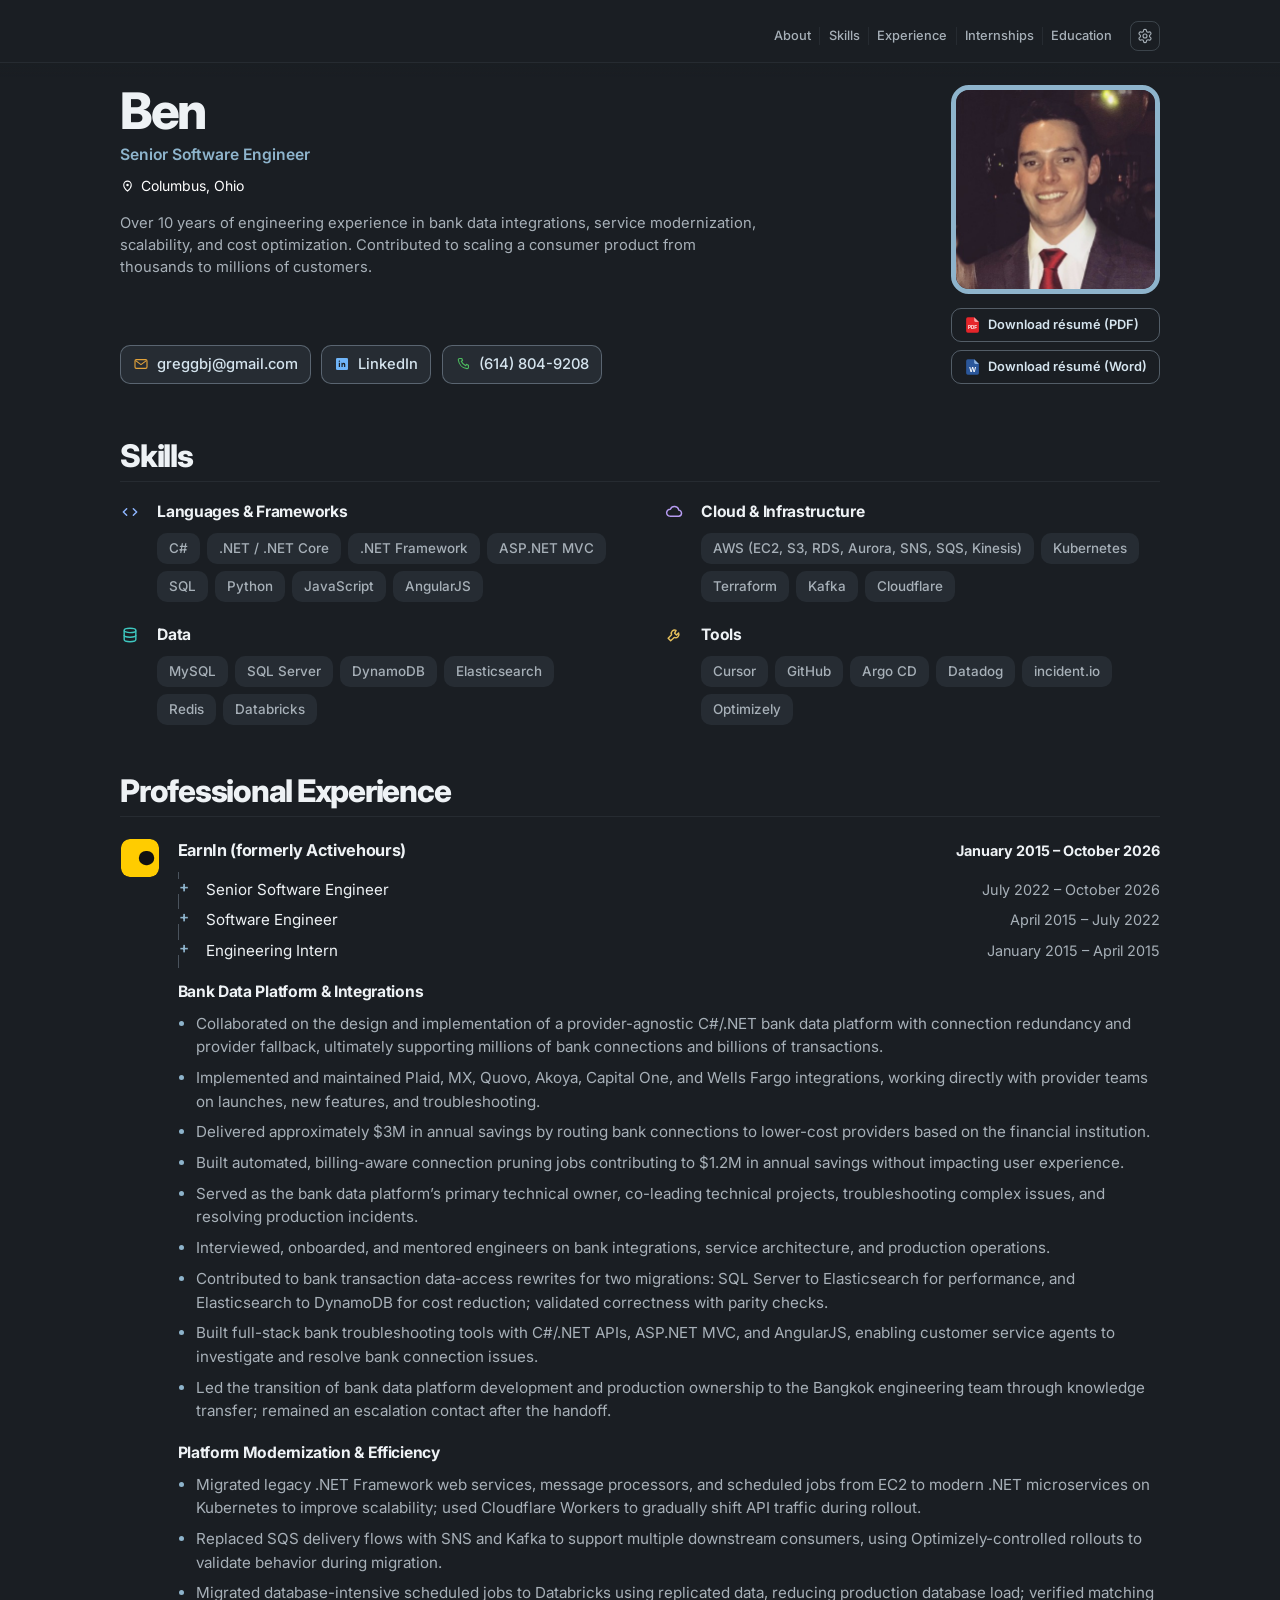
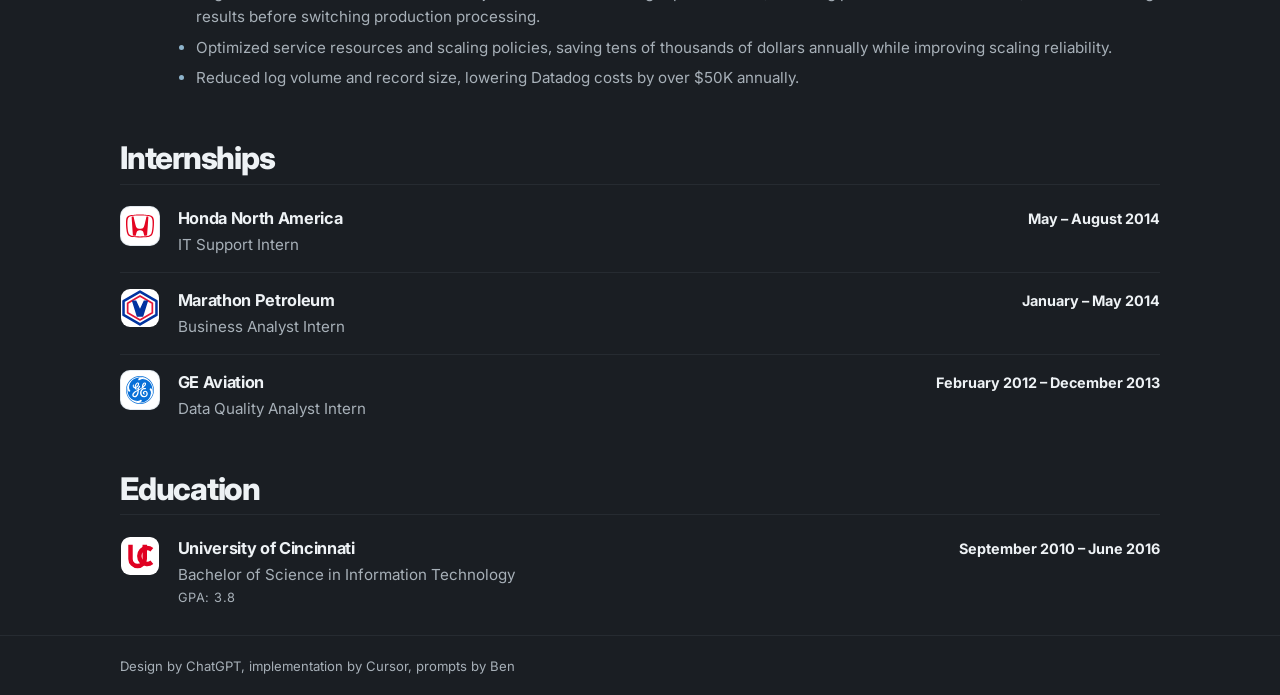
==== index.html @ c74e03c4 "Add the whoisben.dev résumé site." ====
<!DOCTYPE html>
<html lang="en">
  <head>
    <meta charset="UTF-8" />
    <meta name="viewport" content="width=device-width, initial-scale=1.0" />
    <title>Benjamin Gregg — Senior Software Engineer</title>
    <meta
      name="description"
      content="Benjamin Gregg is a senior software engineer in Columbus, Ohio. He helped scale EarnIn from thousands to millions of customers."
    />
    <meta name="theme-color" content="#1a1e23" />
    <link rel="icon" href="favicon.png" type="image/png" />
    <link rel="apple-touch-icon" href="favicon.png" />
    <link rel="preconnect" href="https://fonts.googleapis.com" />
    <link rel="preconnect" href="https://fonts.gstatic.com" crossorigin />
    <link
      href="https://fonts.googleapis.com/css2?family=Inter:wght@400;500;600;700;800&display=swap"
      rel="stylesheet"
    />
    <link rel="stylesheet" href="styles.css" />
    <script>
      try {
        if (localStorage.getItem("whoisben-theme") === "light") {
          document.documentElement.dataset.theme = "light";
        }
      } catch (error) {}
    </script>
  </head>
  <body>
    <header class="site-header">
      <div class="container header-inner">
        <nav class="section-nav" aria-label="Sections">
          <button
            type="button"
            class="nav-toggle"
            id="nav-toggle"
            aria-label="Open menu"
            aria-expanded="false"
            aria-controls="section-nav-panel"
          >
            <svg viewBox="0 0 24 24" aria-hidden="true">
              <path
                fill="none"
                stroke="currentColor"
                stroke-width="1.7"
                stroke-linecap="round"
                d="M4 7h16M4 12h16M4 17h16"
              />
            </svg>
          </button>
          <div class="section-nav-links" id="section-nav-panel">
            <a href="#top">About</a>
            <a href="#skills">Skills</a>
            <a href="#experience">Experience</a>
            <a href="#internships">Internships</a>
            <a href="#education">Education</a>
          </div>
        </nav>
        <div class="settings">
          <button
            type="button"
            class="settings-toggle"
            id="settings-toggle"
            aria-label="Settings"
            aria-expanded="false"
            aria-controls="settings-menu"
          >
            <svg viewBox="0 0 24 24" aria-hidden="true">
              <path
                fill="none"
                stroke="currentColor"
                stroke-width="1.7"
                stroke-linecap="round"
                stroke-linejoin="round"
                d="M12.2 2h-.4a2 2 0 0 0-2 2v.18a2 2 0 0 1-1 1.73l-.43.25a2 2 0 0 1-2 0l-.15-.08a2 2 0 0 0-2.73.73l-.22.38a2 2 0 0 0 .73 2.73l.15.1a2 2 0 0 1 1 1.72v.51a2 2 0 0 1-1 1.74l-.15.09a2 2 0 0 0-.73 2.73l.22.38a2 2 0 0 0 2.73.73l.15-.08a2 2 0 0 1 2 0l.43.25a2 2 0 0 1 1 1.73V20a2 2 0 0 0 2 2h.4a2 2 0 0 0 2-2v-.18a2 2 0 0 1 1-1.73l.43-.25a2 2 0 0 1 2 0l.15.08a2 2 0 0 0 2.73-.73l.22-.39a2 2 0 0 0-.73-2.73l-.15-.08a2 2 0 0 1-1-1.74v-.5a2 2 0 0 1 1-1.74l.15-.09a2 2 0 0 0 .73-2.73l-.22-.38a2 2 0 0 0-2.73-.73l-.15.08a2 2 0 0 1-2 0l-.43-.25a2 2 0 0 1-1-1.73V4a2 2 0 0 0-2-2z"
              />
              <circle
                cx="12"
                cy="12"
                r="3"
                fill="none"
                stroke="currentColor"
                stroke-width="1.7"
              />
            </svg>
          </button>
          <div class="settings-menu" id="settings-menu" hidden>
            <span class="settings-label" id="settings-theme-label">Theme</span>
            <div class="theme-switch" role="group" aria-labelledby="settings-theme-label">
              <button type="button" class="theme-option" data-theme-choice="light" aria-pressed="false">
                Light
              </button>
              <button type="button" class="theme-option" data-theme-choice="dark" aria-pressed="true">
                Dark
              </button>
            </div>
          </div>
        </div>
      </div>
    </header>

    <main id="main">
      <section class="intro container" id="top">
        <div class="intro-copy">
          <h1>Ben</h1>
          <p class="role">Senior Software Engineer</p>
          <p class="location">
            <a href="https://maps.google.com/?q=Columbus,+Ohio" target="_blank" rel="noreferrer">
              <svg viewBox="0 0 24 24" aria-hidden="true">
                <path
                  fill="none"
                  stroke="currentColor"
                  stroke-width="1.7"
                  stroke-linejoin="round"
                  d="M12 21s6-5.2 6-10a6 6 0 1 0-12 0c0 4.8 6 10 6 10Z"
                />
                <circle cx="12" cy="11" r="2" fill="currentColor" stroke="none" />
              </svg>
              Columbus, Ohio
            </a>
          </p>
          <p class="summary">
            Over 10 years of engineering experience in bank data
            integrations, service modernization, scalability, and cost
            optimization. Contributed to scaling a consumer product from
            thousands to millions of customers.
          </p>
          <ul class="contact">
            <li>
              <a href="mailto:greggbj@gmail.com">
                <svg class="icon-email" viewBox="0 0 24 24" aria-hidden="true">
                  <rect
                    x="3"
                    y="5.5"
                    width="18"
                    height="13"
                    rx="2"
                    fill="none"
                    stroke="currentColor"
                    stroke-width="1.7"
                  />
                  <path
                    d="m4 7 8 6 8-6"
                    fill="none"
                    stroke="currentColor"
                    stroke-width="1.7"
                    stroke-linejoin="round"
                  />
                </svg>
                greggbj@gmail.com
              </a>
            </li>
            <li>
              <a
                href="https://www.linkedin.com/in/benjamin-gregg/"
                target="_blank"
                rel="noreferrer"
              >
                <svg class="icon-linkedin" viewBox="0 0 24 24" aria-hidden="true">
                  <rect x="3" y="3" width="18" height="18" rx="2" fill="currentColor" />
                  <path
                    class="linkedin-ink"
                    d="M7.2 10.2H9v6.3H7.2v-6.3ZM8.1 6.6a1.1 1.1 0 1 1 0 2.2 1.1 1.1 0 0 1 0-2.2ZM10.6 10.2h1.7v.9h.1c.2-.4 1-1 2-1 2.1 0 2.5 1.4 2.5 3.2v3.2h-1.8v-2.8c0-.7 0-1.5-1-1.5s-1.1.7-1.1 1.5v2.8h-1.8v-6.3Z"
                  />
                </svg>
                LinkedIn
              </a>
            </li>
            <li>
              <a href="tel:+16148049208">
                <svg class="icon-phone" viewBox="0 0 24 24" aria-hidden="true">
                  <path
                    fill="none"
                    stroke="currentColor"
                    stroke-width="1.7"
                    stroke-linejoin="round"
                    d="M7 3.8h3.2l1.2 3-2 1.2a12.2 12.2 0 0 0 6.6 6.6l1.2-2 3 1.2V17a2 2 0 0 1-2.2 2A15.2 15.2 0 0 1 5 6a2 2 0 0 1 2-2.2Z"
                  />
                </svg>
                (614) 804-9208
              </a>
            </li>
          </ul>
        </div>

        <div class="intro-aside">
          <figure class="portrait">
          <img
            src="portrait.jpg"
            alt="Portrait of Benjamin Gregg"
            onerror="this.remove()"
          />
          <figcaption class="portrait-fallback">
            <strong>B</strong>
            <span>Your portrait here</span>
          </figcaption>
        </figure>
          <div class="downloads">
            <a id="download-pdf" href="files/Benjamin_Gregg_Resume.pdf" download="Benjamin_Gregg_Resume.pdf">
              <svg viewBox="0 0 20 20" aria-hidden="true">
                <path
                  fill="#E5252A"
                  d="M4.2 1.4h7.1L16.6 6.6V16.8a1.8 1.8 0 0 1-1.8 1.8H4.2a1.8 1.8 0 0 1-1.8-1.8V3.2a1.8 1.8 0 0 1 1.8-1.8z"
                />
                <path fill="#F6A3A6" d="M11.3 1.5 16.5 6.6h-3.6a1.6 1.6 0 0 1-1.6-1.6V1.5z" />
                <text
                  x="9.5"
                  y="14.7"
                  text-anchor="middle"
                  fill="#fff"
                  font-family="Arial, Helvetica, sans-serif"
                  font-size="5.1"
                  font-weight="700"
                >
                  PDF
                </text>
              </svg>
              Download résumé (PDF)
            </a>
            <a id="download-word" href="files/Benjamin_Gregg_Resume.docx" download="Benjamin_Gregg_Resume.docx">
              <svg viewBox="0 0 20 20" aria-hidden="true">
                <path
                  fill="#2B579A"
                  d="M4.2 1.4h7.1L16.6 6.6V16.8a1.8 1.8 0 0 1-1.8 1.8H4.2a1.8 1.8 0 0 1-1.8-1.8V3.2a1.8 1.8 0 0 1 1.8-1.8z"
                />
                <path fill="#8FB4E0" d="M11.3 1.5 16.5 6.6h-3.6a1.6 1.6 0 0 1-1.6-1.6V1.5z" />
                <text
                  x="9.5"
                  y="15.2"
                  text-anchor="middle"
                  fill="#fff"
                  font-family="Arial, Helvetica, sans-serif"
                  font-size="8"
                  font-weight="700"
                >
                  W
                </text>
              </svg>
              Download résumé (Word)
            </a>
          </div>
        </div>
      </section>

      <section class="skills container" id="skills">
        <h2>Skills</h2>
        <div class="skill-grid">
          <article class="skill">
            <span class="skill-icon skill-icon-code" aria-hidden="true">
              <svg viewBox="0 0 24 24">
                <path
                  fill="none"
                  stroke="currentColor"
                  stroke-width="1.7"
                  stroke-linecap="round"
                  stroke-linejoin="round"
                  d="m8 8-4 4 4 4M16 8l4 4-4 4"
                />
              </svg>
            </span>
            <div>
              <h3>Languages &amp; Frameworks</h3>
              <ul class="skill-chips">
                <li>C#</li>
                <li>.NET / .NET Core</li>
                <li>.NET Framework</li>
                <li>ASP.NET MVC</li>
                <li>SQL</li>
                <li>Python</li>
                <li>JavaScript</li>
                <li>AngularJS</li>
              </ul>
            </div>
          </article>

          <article class="skill">
            <span class="skill-icon skill-icon-cloud" aria-hidden="true">
              <svg viewBox="0 0 24 24">
                <path
                  fill="none"
                  stroke="currentColor"
                  stroke-width="1.7"
                  stroke-linejoin="round"
                  d="M7 17h10.2a3.6 3.6 0 0 0 .5-7.2 5.2 5.2 0 0 0-10-1.1A3.3 3.3 0 0 0 7 17Z"
                />
              </svg>
            </span>
            <div>
              <h3>Cloud &amp; Infrastructure</h3>
              <ul class="skill-chips">
                <li>AWS (EC2, S3, RDS, Aurora, SNS, SQS, Kinesis)</li>
                <li>Kubernetes</li>
                <li>Terraform</li>
                <li>Kafka</li>
                <li>Cloudflare</li>
              </ul>
            </div>
          </article>

          <article class="skill">
            <span class="skill-icon skill-icon-data" aria-hidden="true">
              <svg viewBox="0 0 24 24">
                <ellipse
                  cx="12"
                  cy="6.5"
                  rx="7"
                  ry="2.6"
                  fill="none"
                  stroke="currentColor"
                  stroke-width="1.7"
                />
                <path
                  fill="none"
                  stroke="currentColor"
                  stroke-width="1.7"
                  d="M5 6.5v11c0 1.4 3.1 2.6 7 2.6s7-1.2 7-2.6v-11"
                />
                <path
                  fill="none"
                  stroke="currentColor"
                  stroke-width="1.7"
                  d="M5 12c0 1.4 3.1 2.6 7 2.6s7-1.2 7-2.6"
                />
              </svg>
            </span>
            <div>
              <h3>Data</h3>
              <ul class="skill-chips">
                <li>MySQL</li>
                <li>SQL Server</li>
                <li>DynamoDB</li>
                <li>Elasticsearch</li>
                <li>Redis</li>
                <li>Databricks</li>
              </ul>
            </div>
          </article>

          <article class="skill">
            <span class="skill-icon skill-icon-tools" aria-hidden="true">
              <svg viewBox="0 0 24 24">
                <path
                  fill="none"
                  stroke="currentColor"
                  stroke-width="1.7"
                  stroke-linecap="round"
                  stroke-linejoin="round"
                  d="M14.5 6.5a4 4 0 0 0-5.4 5.2L5 16l3 3 4.3-4.1a4 4 0 0 0 5.2-5.4L15 12l-2.2-2.2 1.7-3.3Z"
                />
              </svg>
            </span>
            <div>
              <h3>Tools</h3>
              <ul class="skill-chips">
                <li>Cursor</li>
                <li>GitHub</li>
                <li>Argo CD</li>
                <li>Datadog</li>
                <li>incident.io</li>
                <li>Optimizely</li>
              </ul>
            </div>
          </article>
        </div>
      </section>

      <section class="experience container" id="experience">
        <h2>Professional Experience</h2>
        <div class="jobs">
          <article class="job">
            <img class="job-logo job-logo-flush" src="logos/earnin.svg" alt="" width="40" height="40" />
            <div class="job-body">
              <div class="job-head">
                <h3>EarnIn (formerly Activehours)</h3>
                <p class="job-when job-when-strong">January 2015 – October 2026</p>
              </div>
              <ul class="tracks">
                <li>
                  <span>Senior Software Engineer</span>
                  <span class="job-when">July 2022 – October 2026</span>
                </li>
                <li>
                  <span>Software Engineer</span>
                  <span class="job-when">April 2015 – July 2022</span>
                </li>
                <li>
                  <span>Engineering Intern</span>
                  <span class="job-when">January 2015 – April 2015</span>
                </li>
              </ul>
              <div class="highlights">
                <div>
                  <h4>Bank Data Platform &amp; Integrations</h4>
                  <ul>
                    <li>
                      Collaborated on the design and implementation of a
                      provider-agnostic C#/.NET bank data platform with
                      connection redundancy and provider fallback, ultimately
                      supporting millions of bank connections and billions of
                      transactions.
                    </li>
                    <li>
                      Implemented and maintained Plaid, MX, Quovo, Akoya,
                      Capital One, and Wells Fargo integrations, working
                      directly with provider teams on launches, new features,
                      and troubleshooting.
                    </li>
                    <li>
                      Delivered approximately $3M in annual savings by routing
                      bank connections to lower-cost providers based on the
                      financial institution.
                    </li>
                    <li>
                      Built automated, billing-aware connection pruning jobs
                      contributing to $1.2M in annual savings without impacting
                      user experience.
                    </li>
                    <li>
                      Served as the bank data platform’s primary technical
                      owner, co-leading technical projects, troubleshooting
                      complex issues, and resolving production incidents.
                    </li>
                    <li>
                      Interviewed, onboarded, and mentored engineers on bank
                      integrations, service architecture, and production
                      operations.
                    </li>
                    <li>
                      Contributed to bank transaction data-access rewrites for
                      two migrations: SQL Server to Elasticsearch for
                      performance, and Elasticsearch to DynamoDB for cost
                      reduction; validated correctness with parity checks.
                    </li>
                    <li>
                      Built full-stack bank troubleshooting tools with C#/.NET
                      APIs, ASP.NET MVC, and AngularJS, enabling customer
                      service agents to investigate and resolve bank connection
                      issues.
                    </li>
                    <li>
                      Led the transition of bank data platform development and
                      production ownership to the Bangkok engineering team
                      through knowledge transfer; remained an escalation
                      contact after the handoff.
                    </li>
                  </ul>
                </div>
                <div>
                  <h4>Platform Modernization &amp; Efficiency</h4>
                  <ul>
                    <li>
                      Migrated legacy .NET Framework web services, message
                      processors, and scheduled jobs from EC2 to modern .NET
                      microservices on Kubernetes to improve scalability; used
                      Cloudflare Workers to gradually shift API traffic during
                      rollout.
                    </li>
                    <li>
                      Replaced SQS delivery flows with SNS and Kafka to support
                      multiple downstream consumers, using Optimizely-controlled
                      rollouts to validate behavior during migration.
                    </li>
                    <li>
                      Migrated database-intensive scheduled jobs to Databricks
                      using replicated data, reducing production database load;
                      verified matching results before switching production
                      processing.
                    </li>
                    <li>
                      Optimized service resources and scaling policies, saving
                      tens of thousands of dollars annually while improving
                      scaling reliability.
                    </li>
                    <li>
                      Reduced log volume and record size, lowering Datadog
                      costs by over $50K annually.
                    </li>
                  </ul>
                </div>
              </div>
            </div>
          </article>
        </div>
      </section>

      <section class="internships container" id="internships">
        <h2>Internships</h2>
        <div class="jobs">
          <article class="job">
            <img class="job-logo" src="logos/honda.svg" alt="" width="40" height="40" />
            <div class="job-body">
              <div class="job-head">
                <h3>Honda North America</h3>
                <p class="job-when job-when-strong">May – August 2014</p>
              </div>
              <p class="job-title">IT Support Intern</p>
            </div>
          </article>

          <article class="job">
            <img class="job-logo job-logo-flush" src="logos/marathon.svg" alt="" width="40" height="40" />
            <div class="job-body">
              <div class="job-head">
                <h3>Marathon Petroleum</h3>
                <p class="job-when job-when-strong">January – May 2014</p>
              </div>
              <p class="job-title">Business Analyst Intern</p>
            </div>
          </article>

          <article class="job">
            <img class="job-logo" src="logos/ge.svg" alt="" width="40" height="40" />
            <div class="job-body">
              <div class="job-head">
                <h3>GE Aviation</h3>
                <p class="job-when job-when-strong">February 2012 – December 2013</p>
              </div>
              <p class="job-title">Data Quality Analyst Intern</p>
            </div>
          </article>
        </div>
      </section>

      <section class="education container" id="education">
        <h2>Education</h2>
        <div class="jobs">
          <article class="job">
            <img class="job-logo job-logo-flush" src="logos/uc.svg" alt="" width="40" height="40" />
            <div class="job-body">
              <div class="job-head">
                <h3>University of Cincinnati</h3>
                <p class="job-when job-when-strong">September 2010 – June 2016</p>
              </div>
              <p class="job-title">Bachelor of Science in Information Technology</p>
              <p class="job-meta">GPA: 3.8</p>
            </div>
          </article>
        </div>
      </section>
    </main>

    <footer class="site-footer">
      <div class="container">
        <p>Design by ChatGPT, implementation by Cursor, prompts by Ben</p>
      </div>
    </footer>

    <script src="script.js"></script>
  </body>
</html>
---- styles.css ----
:root {
  color-scheme: dark;
  --bg: #1a1e23;
  --text: #eef2f5;
  --muted: #a7b0b8;
  --soft: #eef2f5;
  --accent: #8eb4cc;
  --accent-strong: #8eb4cc;
  --line: rgba(168, 188, 204, 0.34);
  --button-text: #d5e4ee;
  --button-bg: transparent;
  --button-line: rgba(168, 188, 204, 0.4);
  --button-hover: #262c33;
  --contact-color: #d5e4ee;
  --contact-border: rgba(168, 188, 204, 0.4);
  --contact-bg: #262c33;
  --contact-hover-color: #eef2f5;
  --contact-hover-border: #8eb4cc;
  --contact-hover-bg: #2c333b;
  --portrait-border: rgba(168, 188, 204, 0.34);
  --portrait-bg: #2c333b;
  --portrait-text: #eef2f5;
  --portrait-muted: #a7b0b8;
  --track-line: rgba(168, 188, 204, 0.34);
  --footer: #a7b0b8;
  --location: #a7b0b8;
  --skill-code: #8eb6ff;
  --skill-cloud: #b79cf2;
  --skill-data: #3ec8c0;
  --skill-tools: #e6c15c;
  --icon-email: #e2a23a;
  --icon-linkedin: #70b5f9;
  --icon-phone: #4cba5e;
  --max: 1040px;
  --rule: rgba(168, 188, 204, 0.23);
  /* Shared dark hairline. The sticky fade starts under this line and does not tint it. */
  --rule-seen: #262b31;
  --intro-bg: #262c33;
  --intro-line: rgba(168, 188, 204, 0.34);
  --divider: linear-gradient(var(--rule-seen), var(--rule-seen));
}

html[data-theme="light"] {
  color-scheme: light;
  --bg: #eef1f4;
  --text: #1e242b;
  --muted: #4c5864;
  --soft: #1e242b;
  --accent: #2f6280;
  --accent-strong: #2f6280;
  --line: #c5ced6;
  --button-text: #2f6280;
  --button-bg: #ffffff;
  --button-line: #c9d3db;
  --button-hover: #e3e8ed;
  --contact-color: #2f6280;
  --contact-border: #c9d3db;
  --contact-bg: #ffffff;
  --contact-hover-color: #1e242b;
  --contact-hover-border: #2f6280;
  --contact-hover-bg: #e3e8ed;
  --portrait-border: #c5ced6;
  --portrait-bg: #e3e8ed;
  --portrait-text: #1e242b;
  --portrait-muted: #4c5864;
  --track-line: #c5ced6;
  --footer: #4c5864;
  --location: #4c5864;
  --skill-code: #3d6ec4;
  --skill-cloud: #7a56c4;
  --skill-data: #148f88;
  --skill-tools: #b18416;
  --icon-email: #b8760b;
  --icon-linkedin: #0a66c2;
  --icon-phone: #1d7a38;
  --rule: #d3dae0;
  --rule-seen: #d3dae0;
  --intro-bg: #ffffff;
  --intro-line: #c5ced6;
  --divider: linear-gradient(var(--rule-seen), var(--rule-seen));
}

*,
*::before,
*::after {
  box-sizing: border-box;
}

html {
  scroll-behavior: smooth;
}

body {
  margin: 0;
  min-height: 100vh;
  font-family: Inter, system-ui, sans-serif;
  background: var(--bg);
  color: var(--text);
  line-height: 1.55;
}

img,
svg {
  max-width: 100%;
}

a {
  color: inherit;
  text-decoration: none;
}

h1,
h2,
h3,
p,
ul,
figure {
  margin: 0;
}

button,
a {
  -webkit-tap-highlight-color: transparent;
}

button:focus-visible,
a:focus-visible {
  outline: 2px solid var(--accent);
  outline-offset: 3px;
}

.container {
  width: min(100% - 3rem, var(--max));
  margin-inline: auto;
}

.site-header {
  position: sticky;
  top: 0;
  z-index: 10;
  background: var(--bg);
  border-bottom: 1px solid var(--rule-seen);
  box-shadow: none;
}

html[data-theme="light"] .site-header {
  background: var(--bg);
  border-bottom-color: var(--rule-seen);
}

.site-header::before {
  content: "";
  position: absolute;
  z-index: -1;
  left: 0;
  right: 0;
  /* Stay in the gap under the hairline. Intro content starts at margin-top
     1.35rem; a taller fade was blurring the name and the portrait. Blur cannot
     stay inside this gap without sampling them, so this is a short gradient. */
  top: calc(100% + 1px);
  bottom: auto;
  height: calc(1.35rem - 8px);
  pointer-events: none;
  clip-path: none;
  background: linear-gradient(
    to bottom,
    color-mix(in srgb, var(--bg) 72%, transparent),
    transparent
  );
  backdrop-filter: none;
  mask-image: none;
}

.header-inner {
  display: grid;
  grid-template-columns: minmax(0, 1fr) auto;
  align-items: center;
  column-gap: 1rem;
  row-gap: 0.35rem;
  min-height: 62px;
  padding: 0.75rem 0 2px;
}

.section-nav {
  display: flex;
  justify-content: flex-end;
  align-items: center;
  min-width: 0;
  padding-right: 0.1rem;
}

.nav-toggle {
  display: none;
  flex-shrink: 0;
  align-items: center;
  justify-content: center;
  width: 30px;
  height: 30px;
  padding: 0;
  border: 1px solid var(--rule);
  border-radius: 8px;
  background: transparent;
  color: var(--muted);
  cursor: pointer;
}

.nav-toggle:hover,
.nav-toggle[aria-expanded="true"] {
  color: var(--text);
  background: color-mix(in srgb, var(--text) 7%, transparent);
}

.nav-toggle svg {
  width: 16px;
  height: 16px;
}

.section-nav-links {
  display: flex;
  flex-wrap: wrap;
  justify-content: flex-end;
  align-items: center;
  align-content: center;
  gap: 0.2rem 1.1rem;
  min-width: 0;
}

.section-nav a {
  position: relative;
  color: var(--muted);
  font-size: 0.8rem;
  font-weight: 500;
  line-height: 1.3;
  white-space: nowrap;
}

.section-nav a + a::before {
  content: "";
  position: absolute;
  top: 50%;
  /* Center a 1px border on the gap. A transformed 1px fill lands on
     different subpixels per link, so some ticks paint solid and others wash out. */
  right: calc(100% + 0.55rem - 0.5px);
  width: 0;
  height: 1.15rem;
  margin-top: -0.575rem;
  box-sizing: content-box;
  border-left: 1px solid var(--rule-seen);
  pointer-events: none;
}

.section-nav a:hover {
  color: var(--text);
}

.settings {
  position: relative;
  flex-shrink: 0;
  justify-self: end;
}

.settings-toggle {
  display: inline-flex;
  align-items: center;
  justify-content: center;
  width: 30px;
  height: 30px;
  padding: 0;
  border: 1px solid var(--rule);
  border-radius: 8px;
  background: transparent;
  color: var(--muted);
  cursor: pointer;
}

.settings-toggle:hover,
.settings-toggle[aria-expanded="true"] {
  color: var(--text);
  background: color-mix(in srgb, var(--text) 7%, transparent);
}

.settings-toggle svg {
  width: 16px;
  height: 16px;
}

.settings-menu {
  position: absolute;
  top: calc(100% + 8px);
  right: 0;
  z-index: 2;
  display: flex;
  align-items: center;
  gap: 0.75rem;
  min-width: max-content;
  padding: 0.5rem 0.65rem;
  border: 1px solid var(--rule);
  border-radius: 10px;
  background: var(--bg);
  color: var(--text);
  box-shadow: 0 8px 20px rgba(16, 22, 28, 0.14);
}

html:not([data-theme="light"]) .settings-menu {
  box-shadow: 0 10px 24px rgba(0, 0, 0, 0.38);
}

.settings-menu[hidden] {
  display: none;
}

.settings-label {
  font-size: 0.78rem;
  font-weight: 600;
  color: var(--muted);
}

.theme-switch {
  display: inline-flex;
  border: 1px solid var(--rule);
  border-radius: 8px;
  overflow: hidden;
}

.theme-option {
  margin: 0;
  border: 0;
  background: transparent;
  color: var(--muted);
  font: inherit;
  font-size: 0.75rem;
  font-weight: 600;
  line-height: 1;
  padding: 0.38rem 0.62rem;
  cursor: pointer;
}

.theme-option + .theme-option {
  border-left: 1px solid var(--rule);
}

.theme-option:hover {
  color: var(--text);
}

.theme-option[aria-pressed="true"] {
  background: color-mix(in srgb, var(--text) 10%, var(--bg));
  color: var(--text);
}

.downloads {
  display: flex;
  flex-direction: column;
  align-items: stretch;
  justify-content: flex-start;
  gap: 0.5rem;
  width: max-content;
  max-width: 100%;
  min-width: 0;
}

.downloads a {
  display: inline-flex;
  align-items: center;
  gap: 0.4rem;
  max-width: 100%;
  border: 1px solid var(--button-line);
  background: var(--button-bg);
  color: var(--button-text);
  border-radius: 10px;
  padding: 0.38rem 0.75rem;
  font: inherit;
  font-size: 0.8rem;
  font-weight: 600;
  cursor: pointer;
}

.downloads a:hover {
  background: var(--button-hover);
  border-color: var(--accent);
  color: var(--button-text);
}

.downloads svg {
  width: 18px;
  height: 18px;
  flex-shrink: 0;
  color: inherit;
}

.intro {
  display: grid;
  grid-template-columns: minmax(0, 1fr) auto;
  gap: 1.5rem 2.5rem;
  align-items: start;
  margin-top: 1.35rem;
  margin-bottom: 2rem;
  scroll-margin-top: 66px;
}

.intro-copy {
  display: flex;
  flex-direction: column;
  align-self: stretch;
  min-width: 0;
  text-align: left;
}

@media (min-width: 761px) {
  .contact {
    margin-top: auto;
  }
}

.intro-aside {
  display: flex;
  flex-direction: column;
  align-items: stretch;
  justify-self: end;
  gap: 0.85rem;
  width: max-content;
  min-width: 0;
  max-width: 100%;
}

.role {
  margin-top: 0.35rem;
  color: var(--accent);
  font-weight: 600;
  font-size: 0.98rem;
}

.location {
  margin-top: 0.45rem;
  color: #fff;
  font-size: 0.875rem;
}

html[data-theme="light"] .location {
  color: #000;
}

.location a {
  display: inline-flex;
  align-items: center;
  gap: 0.4rem;
}

.location a:hover {
  color: var(--text);
}

.location svg {
  width: 15px;
  height: 15px;
  flex-shrink: 0;
}

h1 {
  font-size: clamp(2.4rem, 5vw, 3.15rem);
  line-height: 1.05;
  letter-spacing: -0.045em;
  font-weight: 800;
}

.summary {
  margin-top: 0.85rem;
  max-width: 40rem;
  color: var(--muted);
  font-size: 0.92rem;
  line-height: 1.5;
}

.contact {
  display: flex;
  flex-wrap: wrap;
  gap: 0.65rem;
  list-style: none;
  padding: 1.15rem 0 0;
}

.contact li {
  display: flex;
}

.contact a {
  display: flex;
  align-items: center;
  gap: 0.5rem;
  padding: 0.42rem 0.75rem;
  border: 1px solid var(--contact-border);
  border-radius: 10px;
  background: var(--contact-bg);
  color: var(--contact-color);
  font-size: 0.92rem;
  font-weight: 500;
}

.contact a:hover {
  color: var(--contact-hover-color);
  border-color: var(--contact-hover-border);
  background: var(--contact-hover-bg);
}

.contact svg {
  width: 16px;
  height: 16px;
  color: inherit;
  flex-shrink: 0;
}

.contact svg.icon-email {
  color: var(--icon-email);
}

.contact svg.icon-linkedin {
  color: var(--icon-linkedin);
}

.contact svg.icon-phone {
  color: var(--icon-phone);
}

.linkedin-ink {
  fill: var(--bg);
}

.portrait {
  position: relative;
  width: 0;
  min-width: 100%;
  max-width: 100%;
  align-self: stretch;
  aspect-ratio: 1;
  box-sizing: border-box;
  margin-top: 0;
  border-radius: 18px;
  overflow: hidden;
  border: 5px solid var(--accent);
  background: var(--portrait-bg);
  display: grid;
  place-items: center;
  box-shadow: none;
}

html[data-theme="light"] .portrait {
  border-color: #fff;
}

.portrait img {
  position: absolute;
  inset: 0;
  width: 100%;
  height: 100%;
  object-fit: cover;
  object-position: center 18%;
  border-radius: 0;
}

.portrait:has(img) .portrait-fallback {
  display: none;
}

.portrait-fallback {
  text-align: center;
  color: var(--portrait-text);
}

.portrait-fallback strong {
  display: block;
  font-size: 4.4rem;
  font-weight: 500;
  line-height: 0.9;
  letter-spacing: -0.04em;
}

.portrait-fallback span {
  display: block;
  margin-top: 0.35rem;
  color: var(--portrait-muted);
  font-size: 0.82rem;
}

.skills,
.experience,
.internships,
.education,
.site-footer,
.job {
  position: relative;
}

.skills,
.experience,
.internships,
.education {
  border-top: 0;
  padding: 1.45rem 0 1.6rem;
  scroll-margin-top: 66px;
}

.skills::before,
.experience::before,
.internships::before,
.education::before,
.site-footer::before {
  content: none;
}

h2 {
  font-size: clamp(1.7rem, 3vw, 1.95rem);
  letter-spacing: -0.04em;
  font-weight: 800;
  line-height: 1.15;
  margin-bottom: 1.15rem;
}

.skills h2::after,
.experience h2::after,
.internships h2::after,
.education h2::after {
  content: "";
  display: block;
  height: var(--rule-size, 1px);
  margin-top: calc(6px + var(--rule-shift, 0px));
  background: var(--rule-seen);
}

.skill-grid {
  display: grid;
  grid-template-columns: repeat(2, minmax(0, 1fr));
  gap: 1.35rem 3rem;
}

.skill {
  display: grid;
  grid-template-columns: 26px 1fr;
  gap: 0.1rem 0.7rem;
  align-items: start;
}

.skill-icon {
  color: var(--accent-strong);
  padding-top: 0.1rem;
}

.skill-icon-code {
  color: var(--skill-code);
}

.skill-icon-cloud {
  color: var(--skill-cloud);
}

.skill-icon-data {
  color: var(--skill-data);
}

.skill-icon-tools {
  color: var(--skill-tools);
}

.skill-icon svg {
  width: 20px;
  height: 20px;
  display: block;
}

.skill h3 {
  font-size: 0.98rem;
  font-weight: 700;
  letter-spacing: -0.02em;
}

.skill-chips {
  display: flex;
  flex-wrap: wrap;
  gap: 0.45rem;
  margin: 0.5rem 0 0;
  padding: 0;
  list-style: none;
}

.skill-chips li {
  display: inline-flex;
  align-items: center;
  max-width: 100%;
  padding: 0.34rem 0.68rem;
  border: 1px solid transparent;
  border-radius: 10px;
  background: var(--intro-bg);
  color: var(--muted);
  font-size: 0.84rem;
  font-weight: 500;
  line-height: 1.35;
}

.jobs {
  display: grid;
}

.job {
  display: grid;
  grid-template-columns: 44px minmax(0, 1fr);
  gap: 0.85rem;
  align-items: start;
  padding: 0.95rem 0;
}

.job:not(:last-child) {
  border-bottom: 1px solid transparent;
  border-image-source: var(--divider);
  border-image-slice: 1;
}

.job:first-child {
  padding-top: 0.15rem;
}

.job:last-child {
  padding-bottom: 0.15rem;
}

.job-logo {
  width: 40px;
  height: 40px;
  object-fit: contain;
  background: #fff;
  border: 1px solid var(--line);
  border-radius: 10px;
  padding: 5px;
}

.job-logo-flush {
  padding: 0;
  background: transparent;
  border-color: transparent;
}

.job-head,
.tracks li {
  display: flex;
  justify-content: space-between;
  align-items: baseline;
  gap: 1rem 1.5rem;
}

.job-head {
  flex-wrap: wrap;
}

.job h3 {
  font-size: 1.02rem;
  letter-spacing: -0.02em;
}

.job-when {
  color: var(--muted);
  font-size: 0.9rem;
  text-align: right;
  white-space: nowrap;
}

.job-when-strong {
  color: var(--text);
  font-weight: 700;
}

.job-title,
.job-meta {
  color: var(--muted);
  font-size: 0.95rem;
}

.job-title {
  margin-top: 0.12rem;
}

.job-meta {
  margin-top: 0.08rem;
  color: var(--muted);
  font-size: 0.8rem;
  font-weight: 400;
  letter-spacing: 0.04em;
}

.tracks {
  list-style: none;
  margin: 0.55rem 0 0.75rem;
  padding: 0.15rem 0 0.15rem 0.85rem;
  border-left: 1px solid var(--track-line);
}

.tracks li {
  position: relative;
  padding: 0.22rem 0 0.22rem 0.85rem;
  color: var(--soft);
  font-size: 0.95rem;
}

.tracks li::before {
  content: "+";
  position: absolute;
  left: -0.95rem;
  top: 0.28rem;
  width: 0.9rem;
  color: var(--accent-strong);
  background: var(--bg);
  font-weight: 600;
  line-height: 1;
  text-align: center;
}

.job-copy {
  max-width: 52rem;
  color: var(--muted);
  font-size: 0.98rem;
}

.highlights {
  display: grid;
  gap: 1.15rem;
  margin-top: 0.35rem;
}

.highlights h4 {
  margin: 0 0 0.45rem;
  font-size: 0.98rem;
  font-weight: 700;
  letter-spacing: -0.02em;
}

.highlights ul {
  margin: 0;
  padding: 0 0 0 1.15rem;
  display: grid;
  gap: 0.45rem;
  color: var(--muted);
  font-size: 0.95rem;
}

.highlights li::marker {
  color: var(--accent-strong);
}

.site-footer {
  border-top: 1px solid var(--rule-seen);
  color: var(--footer);
  font-size: 0.82rem;
  padding: 1.2rem 0;
}

@media (max-width: 760px) {
  .site-header {
    position: static;
  }

  .site-header::before {
    display: none;
  }

  .header-inner {
    position: relative;
    z-index: 2;
    align-items: center;
  }

  .nav-toggle {
    display: inline-flex;
  }

  .section-nav-links {
    display: none;
  }

  .section-nav-links.is-open {
    display: flex;
    flex-direction: column;
    flex-wrap: nowrap;
    justify-content: flex-start;
    align-items: stretch;
    gap: 0.15rem;
    position: absolute;
    top: calc(100% + 8px);
    right: 0;
    left: auto;
    z-index: 3;
    width: max-content;
    min-width: 12.5rem;
    max-width: 100%;
    margin: 0;
    padding: 0.4rem;
    border: 1px solid var(--rule);
    border-radius: 10px;
    background: var(--bg);
    box-shadow: 0 8px 20px rgba(16, 22, 28, 0.14);
  }

  html:not([data-theme="light"]) .section-nav-links.is-open {
    box-shadow: 0 10px 24px rgba(0, 0, 0, 0.38);
  }

  .section-nav-links.is-open a {
    display: flex;
    align-items: center;
    min-height: 44px;
    padding: 0.55rem 0.8rem;
    border-radius: 8px;
    color: var(--text);
    font-size: 0.95rem;
  }

  .section-nav-links.is-open a:hover {
    background: color-mix(in srgb, var(--text) 7%, transparent);
    color: var(--text);
  }

  .section-nav a + a::before {
    content: none;
  }

  .intro,
  .skill-grid {
    grid-template-columns: 1fr;
  }

  .intro {
    margin-top: 1.35rem;
    /* Button stack owns the contact-to-download gap. Keep the portrait-to-copy
       space on the portrait so the photo does not move. */
    row-gap: 0;
  }

  .intro-copy {
    order: 2;
    align-items: flex-start;
    text-align: left;
  }

  .intro-aside {
    display: contents;
  }

  .portrait {
    order: 1;
    justify-self: center;
    align-self: center;
    width: min(100%, max(17rem, 72%));
    min-width: 0;
    max-width: 100%;
    margin-bottom: 1.5rem;
  }

  .contact {
    align-self: stretch;
    flex-direction: column;
    flex-wrap: nowrap;
    align-items: stretch;
    justify-content: flex-start;
    gap: 0.5rem;
    width: 100%;
  }

  .contact li {
    width: 100%;
  }

  .contact a,
  .downloads a {
    display: flex;
    align-items: center;
    justify-content: flex-start;
    width: 100%;
    gap: 0.4rem;
    padding: 0.38rem 0.75rem;
    border-radius: 10px;
    font-size: 0.8rem;
    font-weight: 600;
    line-height: 1.55;
  }

  .downloads {
    order: 3;
    justify-self: stretch;
    width: 100%;
    max-width: 100%;
    align-items: stretch;
    justify-content: flex-start;
    gap: 0.5rem;
    margin-top: 0.5rem;
  }

  html:not([data-theme="light"]) .downloads a {
    background: var(--contact-bg);
    border-color: var(--contact-border);
    color: var(--contact-color);
  }

  html:not([data-theme="light"]) .downloads a:hover {
    background: var(--contact-hover-bg);
    border-color: var(--contact-hover-border);
    color: var(--contact-hover-color);
  }

  .job-head,
  .tracks li {
    flex-direction: column;
    align-items: flex-start;
    gap: 0.1rem;
  }

  .job-when {
    text-align: left;
    white-space: normal;
  }
}

@media (max-width: 520px) {
  .container {
    width: min(100% - 1.5rem, var(--max));
  }

  .header-inner {
    align-items: center;
    column-gap: 0.7rem;
  }

  .section-nav {
    gap: 0.15rem 0.8rem;
  }

  .contact {
    gap: 0.5rem;
  }

  h1 {
    font-size: clamp(2.05rem, 11vw, 2.6rem);
  }
}

@media print {
  .downloads,
  .settings,
  .settings-menu,
  .nav-toggle,
  .section-nav-links {
    display: none !important;
  }

  .site-header {
    display: none !important;
  }

  .tracks li::before {
    position: static;
    background: #fff;
  }

  .site-header::before {
    display: none;
  }

  body {
    background: #fff;
    color: #172033;
  }

  .intro {
    margin: 0;
    padding: 0 0 1rem;
    background: transparent;
    border: 0;
    border-radius: 0;
  }

  .role,
  .contact svg,
  .contact svg.icon-email,
  .contact svg.icon-linkedin,
  .contact svg.icon-phone,
  .tracks li::before {
    color: #1d4e89;
  }

  .skill-icon {
    print-color-adjust: exact;
  }

  .summary,
  .location,
  .job-when,
  .job-title,
  .job-meta,
  .job-copy,
  .highlights,
  .site-footer,
  .portrait-fallback span {
    color: #3d4d61;
  }

  .skill-chips li {
    color: #1d4e89;
    border-color: #c5d0dc;
    background: transparent;
  }

  .contact a {
    color: #1d4e89;
    border-color: #c5d0dc;
    background: transparent;
  }

  .portrait,
  .job-logo {
    border-color: #d5deea;
    print-color-adjust: exact;
  }

  .portrait {
    background: #eef3f8;
    color: #172033;
    box-shadow: none;
  }

  .skills h2::after,
  .experience h2::after,
  .internships h2::after,
  .education h2::after {
    height: 1px;
    margin-top: 6px;
    background: #9aabbc;
  }

  .site-footer {
    border-top: 1px solid #9aabbc;
  }

  .job:not(:last-child) {
    border-bottom: 1px solid #9aabbc;
    border-image: none;
  }

  .tracks {
    border-color: #d7e0ea;
  }

  a {
    text-decoration: none;
  }
}

@media (prefers-reduced-motion: reduce) {
  html {
    scroll-behavior: auto;
  }
}
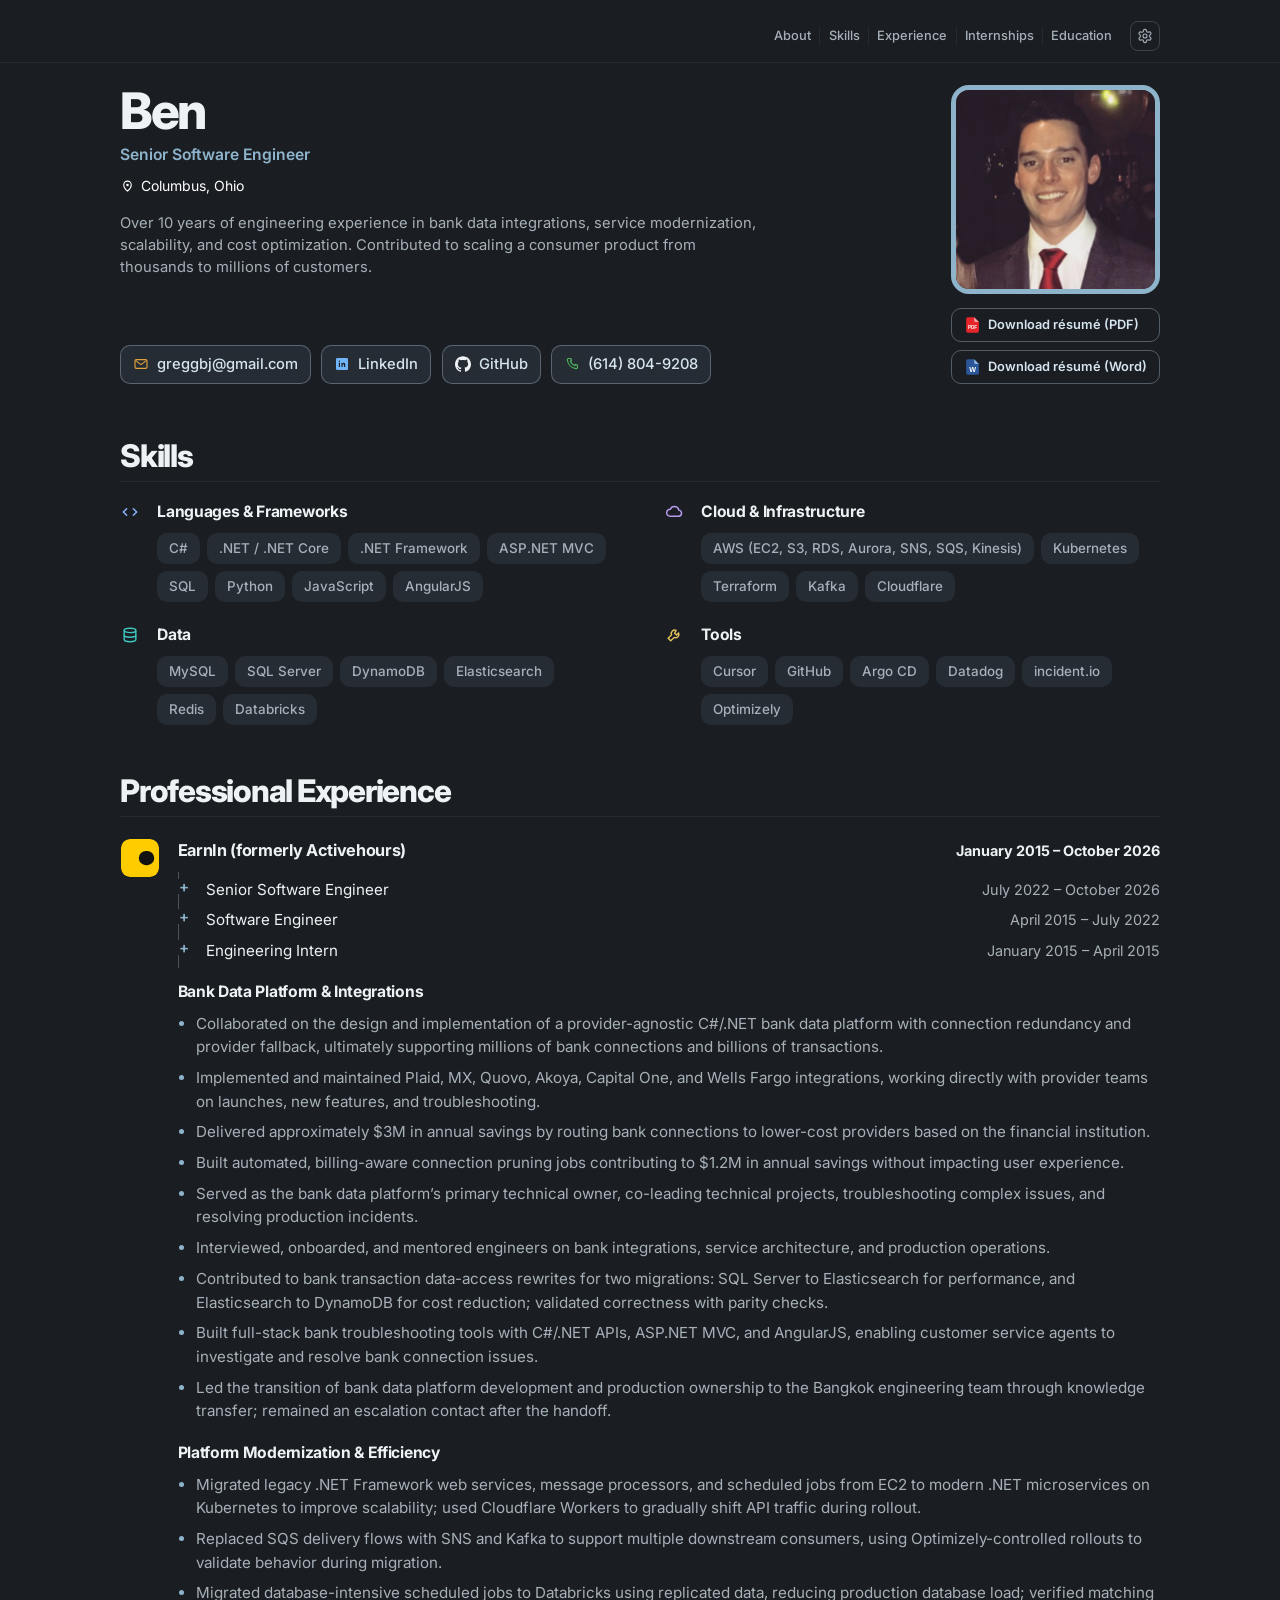
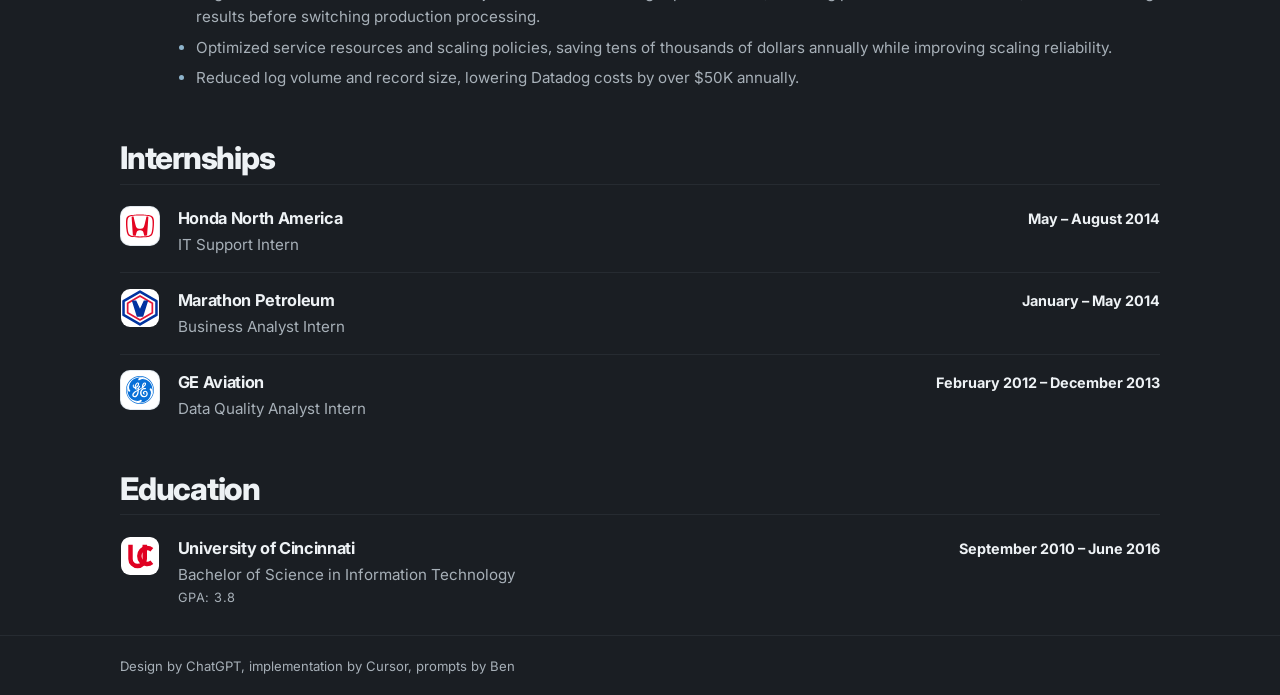
==== commit cb40c8a1: "Add a GitHub profile link to the contact list." ====
--- a/index.html
+++ b/index.html
@@ -8,7 +8,34 @@
       name="description"
       content="Benjamin Gregg is a senior software engineer in Columbus, Ohio. He helped scale EarnIn from thousands to millions of customers."
     />
+    <link rel="canonical" href="https://whoisben.dev/" />
+    <meta property="og:type" content="profile" />
+    <meta property="og:title" content="Benjamin Gregg — Senior Software Engineer" />
+    <meta
+      property="og:description"
+      content="Benjamin Gregg is a senior software engineer in Columbus, Ohio. He helped scale EarnIn from thousands to millions of customers."
+    />
+    <meta property="og:url" content="https://whoisben.dev/" />
+    <meta property="og:image" content="https://whoisben.dev/images/portraits/portrait.jpg" />
+    <meta property="og:image:alt" content="Portrait of Benjamin Gregg" />
+    <meta property="profile:first_name" content="Benjamin" />
+    <meta property="profile:last_name" content="Gregg" />
+    <meta name="twitter:card" content="summary" />
+    <meta name="twitter:title" content="Benjamin Gregg — Senior Software Engineer" />
+    <meta
+      name="twitter:description"
+      content="Benjamin Gregg is a senior software engineer in Columbus, Ohio. He helped scale EarnIn from thousands to millions of customers."
+    />
+    <meta name="twitter:image" content="https://whoisben.dev/images/portraits/portrait.jpg" />
     <meta name="theme-color" content="#1a1e23" />
+    <script>
+      try {
+        if (localStorage.getItem("whoisben-theme") === "light") {
+          document.documentElement.dataset.theme = "light";
+          document.querySelector('meta[name="theme-color"]').setAttribute("content", "#eef1f4");
+        }
+      } catch {}
+    </script>
     <link rel="icon" href="favicon.png" type="image/png" />
     <link rel="apple-touch-icon" href="favicon.png" />
     <link rel="preconnect" href="https://fonts.googleapis.com" />
@@ -18,15 +45,9 @@
       rel="stylesheet"
     />
     <link rel="stylesheet" href="styles.css" />
-    <script>
-      try {
-        if (localStorage.getItem("whoisben-theme") === "light") {
-          document.documentElement.dataset.theme = "light";
-        }
-      } catch (error) {}
-    </script>
   </head>
   <body>
+    <a class="skip-link" href="#main">Skip to content</a>
     <header class="site-header">
       <div class="container header-inner">
         <nav class="section-nav" aria-label="Sections">
@@ -86,11 +107,11 @@
           </button>
           <div class="settings-menu" id="settings-menu" hidden>
             <span class="settings-label" id="settings-theme-label">Theme</span>
-            <div class="theme-switch" role="group" aria-labelledby="settings-theme-label">
-              <button type="button" class="theme-option" data-theme-choice="light" aria-pressed="false">
+            <div class="theme-switch" role="radiogroup" aria-labelledby="settings-theme-label">
+              <button type="button" class="theme-option" role="radio" data-theme-choice="light" aria-checked="false" tabindex="-1">
                 Light
               </button>
-              <button type="button" class="theme-option" data-theme-choice="dark" aria-pressed="true">
+              <button type="button" class="theme-option" role="radio" data-theme-choice="dark" aria-checked="true" tabindex="0">
                 Dark
               </button>
             </div>
@@ -99,13 +120,13 @@
       </div>
     </header>
 
-    <main id="main">
+    <main id="main" tabindex="-1">
       <section class="intro container" id="top">
         <div class="intro-copy">
           <h1>Ben</h1>
           <p class="role">Senior Software Engineer</p>
           <p class="location">
-            <a href="https://maps.google.com/?q=Columbus,+Ohio" target="_blank" rel="noreferrer">
+            <a href="https://maps.google.com/?q=Columbus,+Ohio" target="_blank" rel="noopener noreferrer">
               <svg viewBox="0 0 24 24" aria-hidden="true">
                 <path
                   fill="none"
@@ -117,6 +138,7 @@
                 <circle cx="12" cy="11" r="2" fill="currentColor" stroke="none" />
               </svg>
               Columbus, Ohio
+              <span class="visually-hidden"> (opens in a new tab)</span>
             </a>
           </p>
           <p class="summary">
@@ -125,6 +147,7 @@
             optimization. Contributed to scaling a consumer product from
             thousands to millions of customers.
           </p>
+          <address>
           <ul class="contact">
             <li>
               <a href="mailto:greggbj@gmail.com">
@@ -154,7 +177,7 @@
               <a
                 href="https://www.linkedin.com/in/benjamin-gregg/"
                 target="_blank"
-                rel="noreferrer"
+                rel="noopener noreferrer"
               >
                 <svg class="icon-linkedin" viewBox="0 0 24 24" aria-hidden="true">
                   <rect x="3" y="3" width="18" height="18" rx="2" fill="currentColor" />
@@ -164,6 +187,23 @@
                   />
                 </svg>
                 LinkedIn
+                <span class="visually-hidden"> (opens in a new tab)</span>
+              </a>
+            </li>
+            <li>
+              <a
+                href="https://github.com/bensbuilds"
+                target="_blank"
+                rel="noopener noreferrer"
+              >
+                <svg class="icon-github" viewBox="0 0 24 24" aria-hidden="true">
+                  <path
+                    fill="currentColor"
+                    d="M12 .297c-6.63 0-12 5.373-12 12 0 5.303 3.438 9.8 8.205 11.385.6.113.82-.258.82-.577 0-.285-.01-1.04-.015-2.04-3.338.724-4.042-1.61-4.042-1.61C4.422 18.07 3.633 17.7 3.633 17.7c-1.087-.744.084-.729.084-.729 1.205.084 1.838 1.236 1.838 1.236 1.07 1.835 2.809 1.305 3.495.998.108-.776.417-1.305.76-1.605-2.665-.3-5.466-1.332-5.466-5.93 0-1.31.465-2.38 1.235-3.22-.135-.303-.54-1.523.105-3.176 0 0 1.005-.322 3.3 1.23.96-.267 1.98-.399 3-.405 1.02.006 2.04.138 3 .405 2.28-1.552 3.285-1.23 3.285-1.23.645 1.653.24 2.873.12 3.176.765.84 1.23 1.91 1.23 3.22 0 4.61-2.805 5.625-5.475 5.92.42.36.81 1.096.81 2.22 0 1.606-.015 2.896-.015 3.286 0 .315.21.69.825.57C20.565 22.092 24 17.592 24 12.297c0-6.627-5.373-12-12-12"
+                  />
+                </svg>
+                GitHub
+                <span class="visually-hidden"> (opens in a new tab)</span>
               </a>
             </li>
             <li>
@@ -181,20 +221,24 @@
               </a>
             </li>
           </ul>
+          </address>
         </div>
 
         <div class="intro-aside">
           <figure class="portrait">
-          <img
-            src="portrait.jpg"
-            alt="Portrait of Benjamin Gregg"
-            onerror="this.remove()"
-          />
-          <figcaption class="portrait-fallback">
-            <strong>B</strong>
-            <span>Your portrait here</span>
-          </figcaption>
-        </figure>
+            <img
+              src="images/portraits/portrait.jpg"
+              alt="Portrait of Benjamin Gregg"
+              width="400"
+              height="400"
+              decoding="async"
+              fetchpriority="high"
+            />
+            <figcaption class="portrait-fallback">
+              <strong>B</strong>
+              <span>Your portrait here</span>
+            </figcaption>
+          </figure>
           <div class="downloads">
             <a id="download-pdf" href="files/Benjamin_Gregg_Resume.pdf" download="Benjamin_Gregg_Resume.pdf">
               <svg viewBox="0 0 20 20" aria-hidden="true">
@@ -368,7 +412,7 @@
         <h2>Professional Experience</h2>
         <div class="jobs">
           <article class="job">
-            <img class="job-logo job-logo-flush" src="logos/earnin.svg" alt="" width="40" height="40" />
+            <img class="job-logo job-logo-flush" src="images/logos/earnin.svg" alt="" width="40" height="40" decoding="async" loading="lazy" />
             <div class="job-body">
               <div class="job-head">
                 <h3>EarnIn (formerly Activehours)</h3>
@@ -487,7 +531,7 @@
         <h2>Internships</h2>
         <div class="jobs">
           <article class="job">
-            <img class="job-logo" src="logos/honda.svg" alt="" width="40" height="40" />
+            <img class="job-logo" src="images/logos/honda.svg" alt="" width="40" height="40" decoding="async" loading="lazy" />
             <div class="job-body">
               <div class="job-head">
                 <h3>Honda North America</h3>
@@ -498,7 +542,7 @@
           </article>
 
           <article class="job">
-            <img class="job-logo job-logo-flush" src="logos/marathon.svg" alt="" width="40" height="40" />
+            <img class="job-logo job-logo-flush" src="images/logos/marathon.svg" alt="" width="40" height="40" decoding="async" loading="lazy" />
             <div class="job-body">
               <div class="job-head">
                 <h3>Marathon Petroleum</h3>
@@ -509,7 +553,7 @@
           </article>
 
           <article class="job">
-            <img class="job-logo" src="logos/ge.svg" alt="" width="40" height="40" />
+            <img class="job-logo" src="images/logos/ge.svg" alt="" width="40" height="40" decoding="async" loading="lazy" />
             <div class="job-body">
               <div class="job-head">
                 <h3>GE Aviation</h3>
@@ -525,7 +569,7 @@
         <h2>Education</h2>
         <div class="jobs">
           <article class="job">
-            <img class="job-logo job-logo-flush" src="logos/uc.svg" alt="" width="40" height="40" />
+            <img class="job-logo job-logo-flush" src="images/logos/uc.svg" alt="" width="40" height="40" decoding="async" loading="lazy" />
             <div class="job-body">
               <div class="job-head">
                 <h3>University of Cincinnati</h3>
@@ -545,6 +589,6 @@
       </div>
     </footer>
 
-    <script src="script.js"></script>
+    <script src="script.js" type="module"></script>
   </body>
 </html>
--- a/styles.css
+++ b/styles.css
@@ -17,26 +17,24 @@
   --contact-hover-color: #eef2f5;
   --contact-hover-border: #8eb4cc;
   --contact-hover-bg: #2c333b;
-  --portrait-border: rgba(168, 188, 204, 0.34);
   --portrait-bg: #2c333b;
   --portrait-text: #eef2f5;
   --portrait-muted: #a7b0b8;
   --track-line: rgba(168, 188, 204, 0.34);
   --footer: #a7b0b8;
-  --location: #a7b0b8;
   --skill-code: #8eb6ff;
   --skill-cloud: #b79cf2;
   --skill-data: #3ec8c0;
   --skill-tools: #e6c15c;
   --icon-email: #e2a23a;
   --icon-linkedin: #70b5f9;
+  --icon-github: #eef2f5;
   --icon-phone: #4cba5e;
   --max: 1040px;
   --rule: rgba(168, 188, 204, 0.23);
   /* Shared dark hairline. The sticky fade starts under this line and does not tint it. */
   --rule-seen: #262b31;
   --intro-bg: #262c33;
-  --intro-line: rgba(168, 188, 204, 0.34);
   --divider: linear-gradient(var(--rule-seen), var(--rule-seen));
 }
 
@@ -59,24 +57,22 @@
   --contact-hover-color: #1e242b;
   --contact-hover-border: #2f6280;
   --contact-hover-bg: #e3e8ed;
-  --portrait-border: #c5ced6;
   --portrait-bg: #e3e8ed;
   --portrait-text: #1e242b;
   --portrait-muted: #4c5864;
   --track-line: #c5ced6;
   --footer: #4c5864;
-  --location: #4c5864;
   --skill-code: #3d6ec4;
   --skill-cloud: #7a56c4;
   --skill-data: #148f88;
   --skill-tools: #b18416;
   --icon-email: #b8760b;
   --icon-linkedin: #0a66c2;
+  --icon-github: #24292f;
   --icon-phone: #1d7a38;
   --rule: #d3dae0;
   --rule-seen: #d3dae0;
   --intro-bg: #ffffff;
-  --intro-line: #c5ced6;
   --divider: linear-gradient(var(--rule-seen), var(--rule-seen));
 }
 
@@ -114,8 +110,53 @@
 h3,
 p,
 ul,
-figure {
+figure,
+address {
   margin: 0;
+}
+
+address {
+  display: contents;
+  font-style: normal;
+}
+
+button {
+  font: inherit;
+}
+
+.visually-hidden {
+  position: absolute;
+  width: 1px;
+  height: 1px;
+  padding: 0;
+  margin: -1px;
+  overflow: hidden;
+  clip-path: inset(50%);
+  white-space: nowrap;
+  border: 0;
+}
+
+.skip-link {
+  position: fixed;
+  z-index: 20;
+  top: 0.75rem;
+  left: 0.75rem;
+  padding: 0.45rem 0.7rem;
+  border: 1px solid var(--rule);
+  border-radius: 8px;
+  background: var(--bg);
+  color: var(--text);
+  font-size: 0.85rem;
+  font-weight: 600;
+  transform: translateY(-200%);
+}
+
+.skip-link:focus {
+  transform: none;
+}
+
+#main:focus {
+  outline: none;
 }
 
 button,
@@ -140,12 +181,6 @@
   z-index: 10;
   background: var(--bg);
   border-bottom: 1px solid var(--rule-seen);
-  box-shadow: none;
-}
-
-html[data-theme="light"] .site-header {
-  background: var(--bg);
-  border-bottom-color: var(--rule-seen);
 }
 
 .site-header::before {
@@ -158,17 +193,13 @@
      1.35rem; a taller fade was blurring the name and the portrait. Blur cannot
      stay inside this gap without sampling them, so this is a short gradient. */
   top: calc(100% + 1px);
-  bottom: auto;
   height: calc(1.35rem - 8px);
   pointer-events: none;
-  clip-path: none;
   background: linear-gradient(
     to bottom,
     color-mix(in srgb, var(--bg) 72%, transparent),
     transparent
   );
-  backdrop-filter: none;
-  mask-image: none;
 }
 
 .header-inner {
@@ -343,7 +374,7 @@
   color: var(--text);
 }
 
-.theme-option[aria-pressed="true"] {
+.theme-option[aria-checked="true"] {
   background: color-mix(in srgb, var(--text) 10%, var(--bg));
   color: var(--text);
 }
@@ -517,6 +548,10 @@
   color: var(--icon-linkedin);
 }
 
+.contact svg.icon-github {
+  color: var(--icon-github);
+}
+
 .contact svg.icon-phone {
   color: var(--icon-phone);
 }
@@ -532,7 +567,6 @@
   max-width: 100%;
   align-self: stretch;
   aspect-ratio: 1;
-  box-sizing: border-box;
   margin-top: 0;
   border-radius: 18px;
   overflow: hidden;
@@ -540,7 +574,6 @@
   background: var(--portrait-bg);
   display: grid;
   place-items: center;
-  box-shadow: none;
 }
 
 html[data-theme="light"] .portrait {
@@ -594,17 +627,8 @@
 .experience,
 .internships,
 .education {
-  border-top: 0;
   padding: 1.45rem 0 1.6rem;
   scroll-margin-top: 66px;
-}
-
-.skills::before,
-.experience::before,
-.internships::before,
-.education::before,
-.site-footer::before {
-  content: none;
 }
 
 h2 {
@@ -809,12 +833,6 @@
   font-weight: 600;
   line-height: 1;
   text-align: center;
-}
-
-.job-copy {
-  max-width: 52rem;
-  color: var(--muted);
-  font-size: 0.98rem;
 }
 
 .highlights {
@@ -1039,6 +1057,7 @@
 }
 
 @media print {
+  .skip-link,
   .downloads,
   .settings,
   .settings-menu,
@@ -1077,6 +1096,7 @@
   .contact svg,
   .contact svg.icon-email,
   .contact svg.icon-linkedin,
+  .contact svg.icon-github,
   .contact svg.icon-phone,
   .tracks li::before {
     color: #1d4e89;
@@ -1091,7 +1111,6 @@
   .job-when,
   .job-title,
   .job-meta,
-  .job-copy,
   .highlights,
   .site-footer,
   .portrait-fallback span {
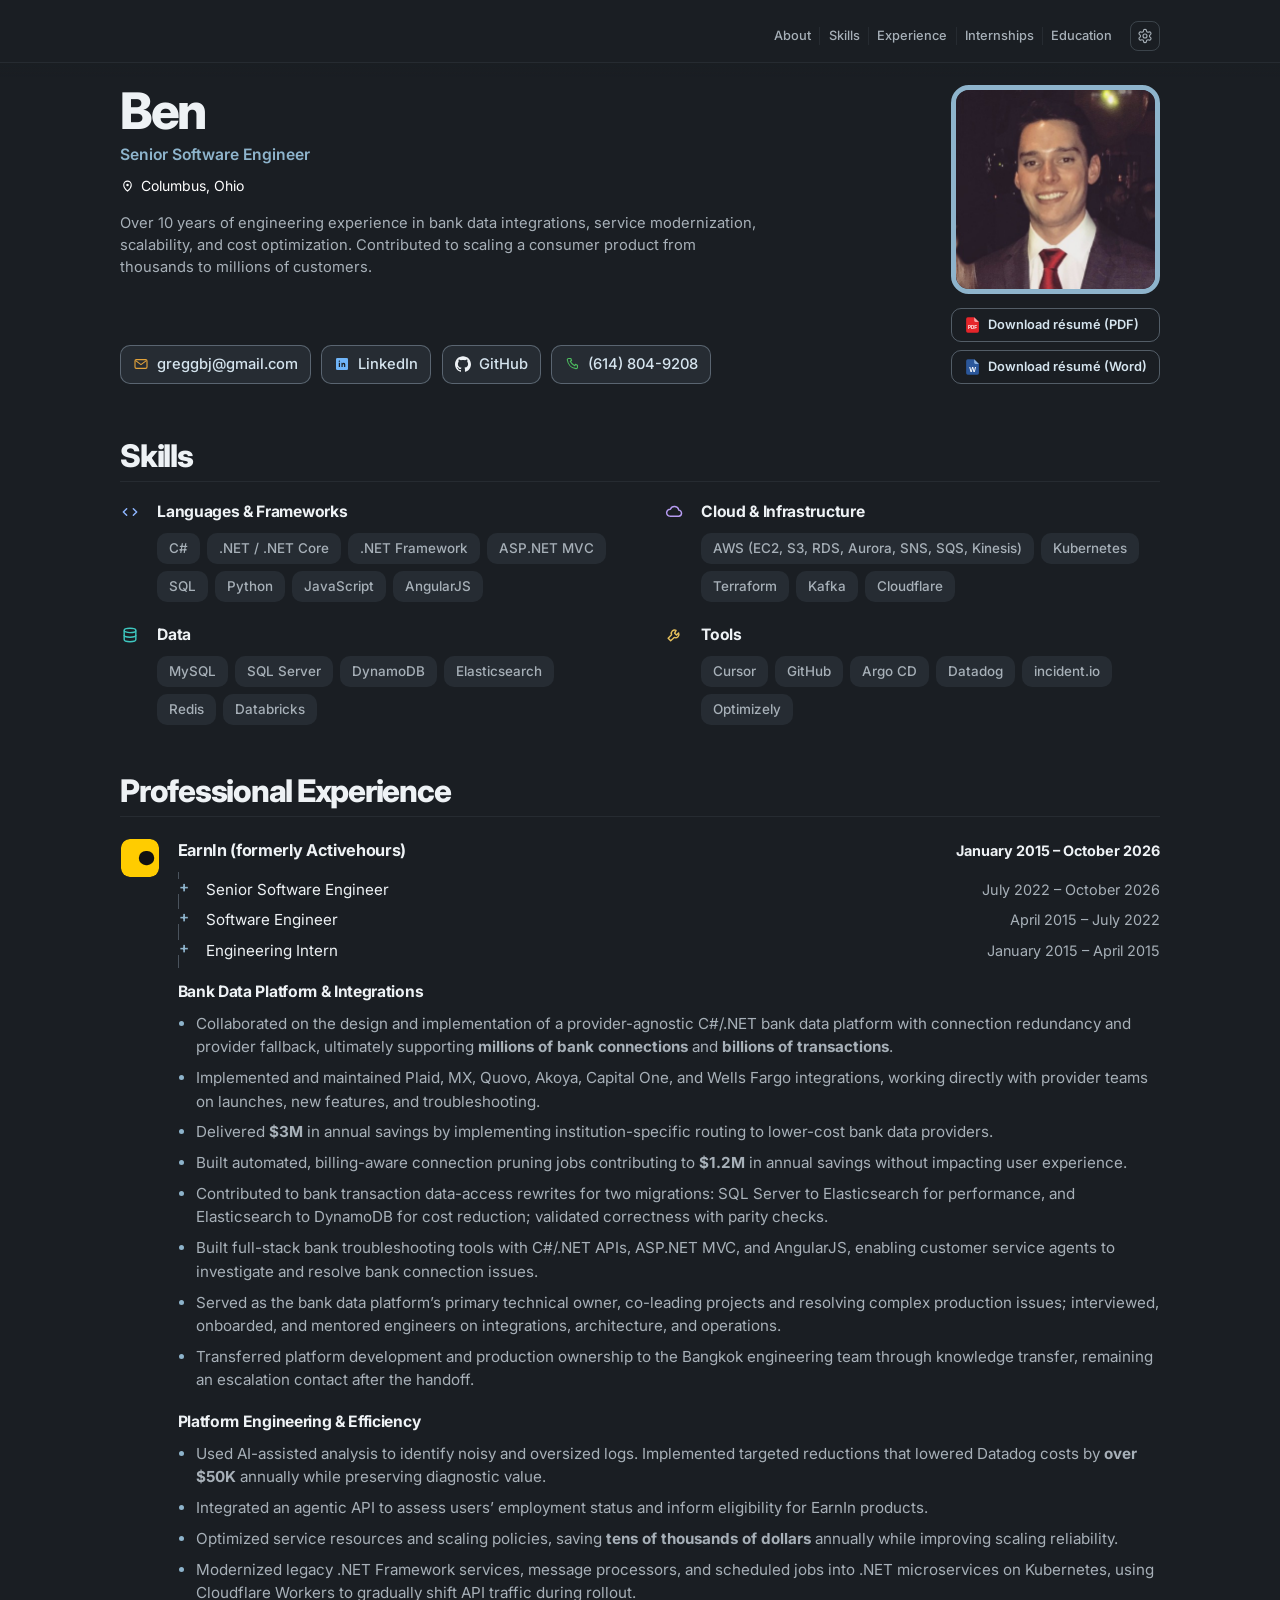
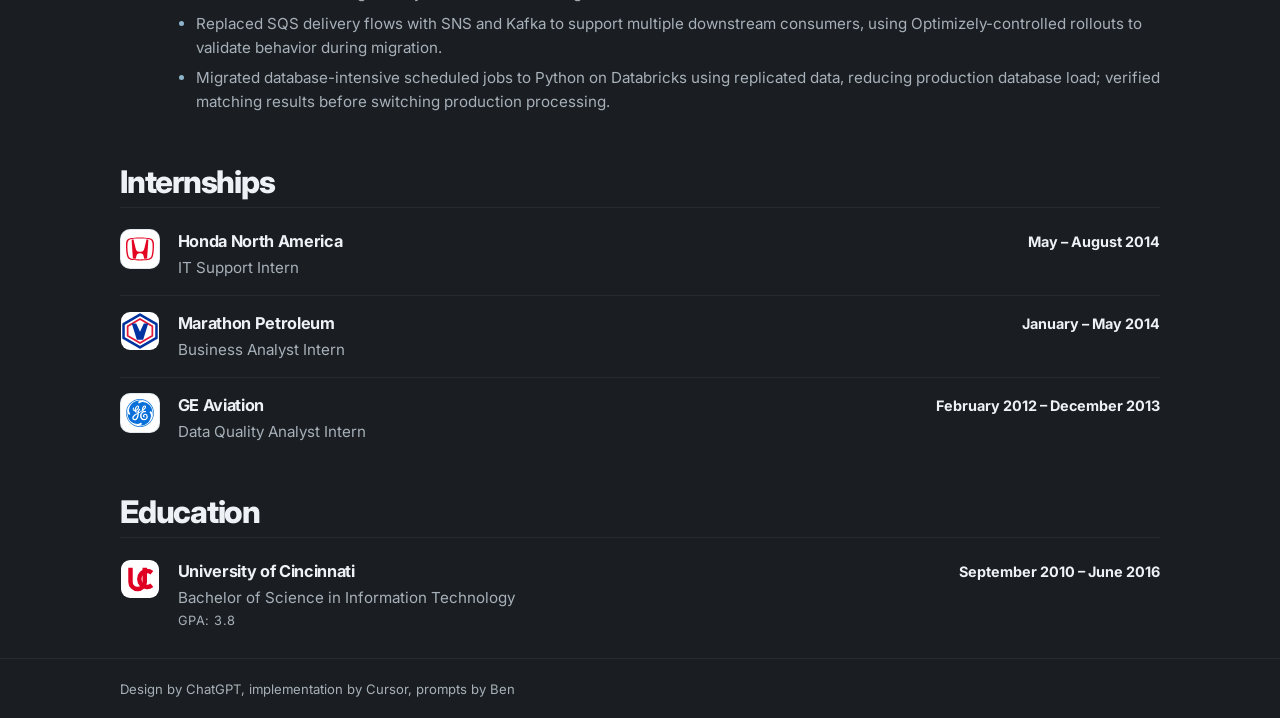
==== commit 7be215ad: "Bring the page experience in line with the latest résumé." ====
--- a/index.html
+++ b/index.html
@@ -440,8 +440,8 @@
                       Collaborated on the design and implementation of a
                       provider-agnostic C#/.NET bank data platform with
                       connection redundancy and provider fallback, ultimately
-                      supporting millions of bank connections and billions of
-                      transactions.
+                      supporting <strong>millions of bank connections</strong> and
+                      <strong>billions of transactions</strong>.
                     </li>
                     <li>
                       Implemented and maintained Plaid, MX, Quovo, Akoya,
@@ -450,24 +450,14 @@
                       and troubleshooting.
                     </li>
                     <li>
-                      Delivered approximately $3M in annual savings by routing
-                      bank connections to lower-cost providers based on the
-                      financial institution.
+                      Delivered <strong>$3M</strong> in annual savings by implementing
+                      institution-specific routing to lower-cost bank data
+                      providers.
                     </li>
                     <li>
                       Built automated, billing-aware connection pruning jobs
-                      contributing to $1.2M in annual savings without impacting
+                      contributing to <strong>$1.2M</strong> in annual savings without impacting
                       user experience.
-                    </li>
-                    <li>
-                      Served as the bank data platform’s primary technical
-                      owner, co-leading technical projects, troubleshooting
-                      complex issues, and resolving production incidents.
-                    </li>
-                    <li>
-                      Interviewed, onboarded, and mentored engineers on bank
-                      integrations, service architecture, and production
-                      operations.
                     </li>
                     <li>
                       Contributed to bank transaction data-access rewrites for
@@ -482,22 +472,42 @@
                       issues.
                     </li>
                     <li>
-                      Led the transition of bank data platform development and
-                      production ownership to the Bangkok engineering team
-                      through knowledge transfer; remained an escalation
-                      contact after the handoff.
+                      Served as the bank data platform’s primary technical
+                      owner, co-leading projects and resolving complex
+                      production issues; interviewed, onboarded, and mentored
+                      engineers on integrations, architecture, and operations.
+                    </li>
+                    <li>
+                      Transferred platform development and production ownership
+                      to the Bangkok engineering team through knowledge
+                      transfer, remaining an escalation contact after the
+                      handoff.
                     </li>
                   </ul>
                 </div>
                 <div>
-                  <h4>Platform Modernization &amp; Efficiency</h4>
+                  <h4>Platform Engineering &amp; Efficiency</h4>
                   <ul>
                     <li>
-                      Migrated legacy .NET Framework web services, message
-                      processors, and scheduled jobs from EC2 to modern .NET
-                      microservices on Kubernetes to improve scalability; used
-                      Cloudflare Workers to gradually shift API traffic during
-                      rollout.
+                      Used AI-assisted analysis to identify noisy and oversized
+                      logs. Implemented targeted reductions that lowered
+                      Datadog costs by <strong>over $50K</strong> annually while preserving
+                      diagnostic value.
+                    </li>
+                    <li>
+                      Integrated an agentic API to assess users’ employment
+                      status and inform eligibility for EarnIn products.
+                    </li>
+                    <li>
+                      Optimized service resources and scaling policies, saving
+                      <strong>tens of thousands of dollars</strong> annually while improving
+                      scaling reliability.
+                    </li>
+                    <li>
+                      Modernized legacy .NET Framework services, message
+                      processors, and scheduled jobs into .NET microservices
+                      on Kubernetes, using Cloudflare Workers to gradually
+                      shift API traffic during rollout.
                     </li>
                     <li>
                       Replaced SQS delivery flows with SNS and Kafka to support
@@ -505,19 +515,10 @@
                       rollouts to validate behavior during migration.
                     </li>
                     <li>
-                      Migrated database-intensive scheduled jobs to Databricks
-                      using replicated data, reducing production database load;
-                      verified matching results before switching production
-                      processing.
-                    </li>
-                    <li>
-                      Optimized service resources and scaling policies, saving
-                      tens of thousands of dollars annually while improving
-                      scaling reliability.
-                    </li>
-                    <li>
-                      Reduced log volume and record size, lowering Datadog
-                      costs by over $50K annually.
+                      Migrated database-intensive scheduled jobs to Python on
+                      Databricks using replicated data, reducing production
+                      database load; verified matching results before
+                      switching production processing.
                     </li>
                   </ul>
                 </div>
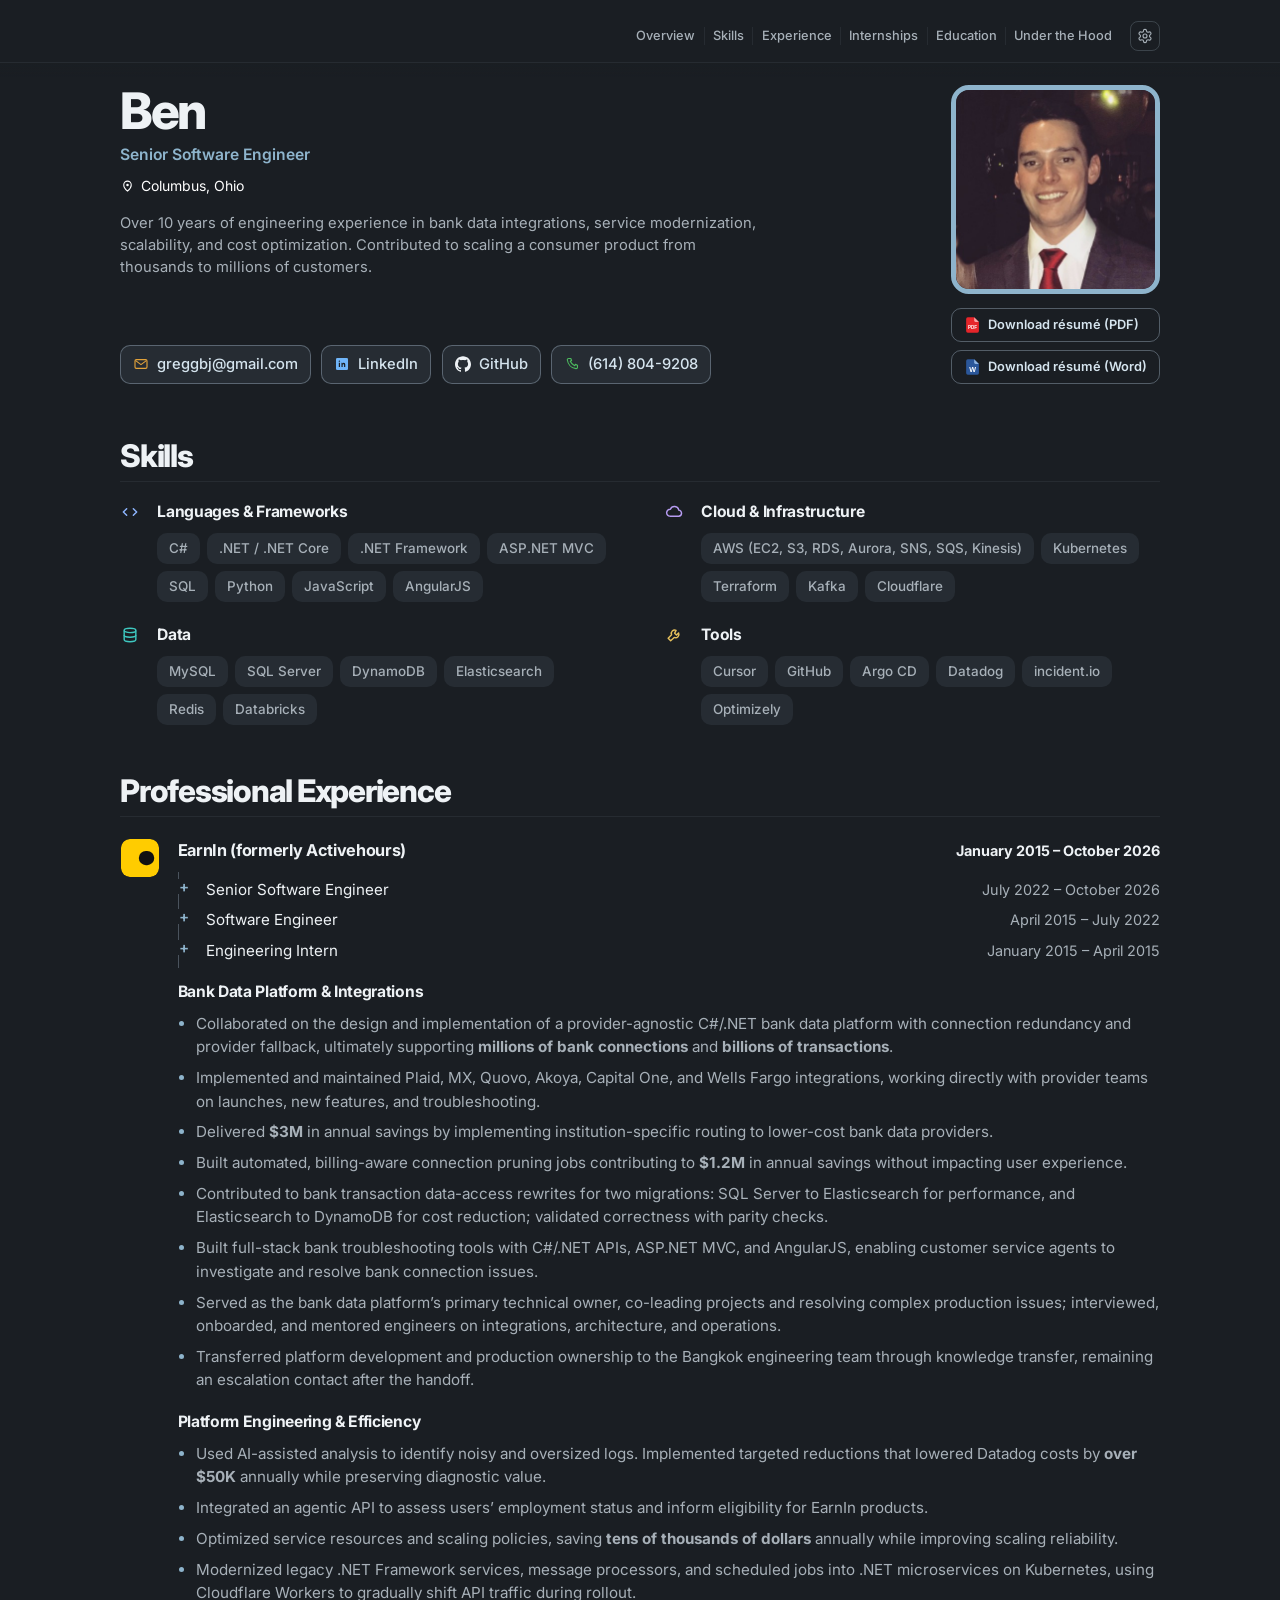
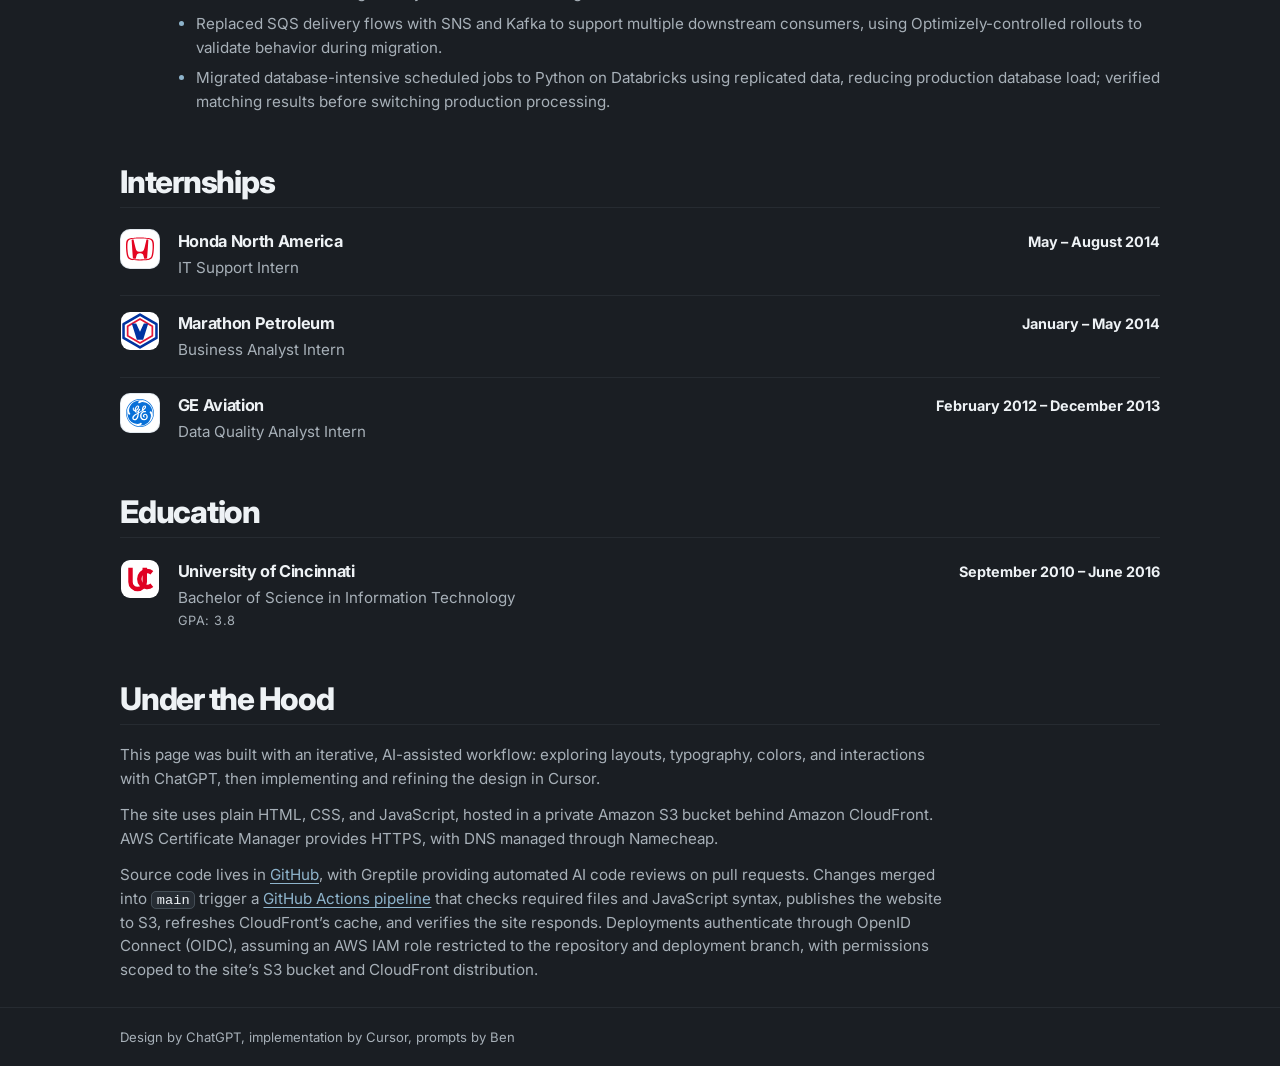
==== commit 53a193bd: "Add an Under the Hood section and link it from the navigation." ====
--- a/index.html
+++ b/index.html
@@ -70,11 +70,12 @@
             </svg>
           </button>
           <div class="section-nav-links" id="section-nav-panel">
-            <a href="#top">About</a>
+            <a href="#top">Overview</a>
             <a href="#skills">Skills</a>
             <a href="#experience">Experience</a>
             <a href="#internships">Internships</a>
             <a href="#education">Education</a>
+            <a href="#under-the-hood">Under the Hood</a>
           </div>
         </nav>
         <div class="settings">
@@ -582,6 +583,32 @@
           </article>
         </div>
       </section>
+
+      <section class="about-site container" id="under-the-hood">
+        <h2>Under the Hood</h2>
+        <div class="about-site-copy">
+          <p>
+            This page was built with an iterative, AI-assisted workflow:
+            exploring layouts, typography, colors, and interactions with
+            ChatGPT, then implementing and refining the design in Cursor.
+          </p>
+          <p>
+            The site uses plain HTML, CSS, and JavaScript, hosted in a private
+            Amazon S3 bucket behind Amazon CloudFront. AWS Certificate Manager
+            provides HTTPS, with DNS managed through Namecheap.
+          </p>
+          <p>
+            Source code lives in <a href="https://github.com/bensbuilds/whoisben.dev" target="_blank" rel="noopener noreferrer">GitHub<span class="visually-hidden"> (opens in a new tab)</span></a>, with Greptile providing automated AI
+            code reviews on pull requests. Changes merged into <code>main</code> trigger a
+            <a href="https://github.com/bensbuilds/whoisben.dev/actions/workflows/deploy.yml" target="_blank" rel="noopener noreferrer">GitHub Actions pipeline<span class="visually-hidden"> (opens in a new tab)</span></a> that checks required files and JavaScript
+            syntax, publishes the website to S3, refreshes CloudFront’s cache,
+            and verifies the site responds. Deployments authenticate through
+            OpenID Connect (OIDC), assuming an AWS IAM role restricted to the
+            repository and deployment branch, with permissions scoped to the
+            site’s S3 bucket and CloudFront distribution.
+          </p>
+        </div>
+      </section>
     </main>
 
     <footer class="site-footer">
--- a/styles.css
+++ b/styles.css
@@ -618,6 +618,7 @@
 .experience,
 .internships,
 .education,
+.about-site,
 .site-footer,
 .job {
   position: relative;
@@ -626,7 +627,8 @@
 .skills,
 .experience,
 .internships,
-.education {
+.education,
+.about-site {
   padding: 1.45rem 0 1.6rem;
   scroll-margin-top: 66px;
 }
@@ -642,12 +644,41 @@
 .skills h2::after,
 .experience h2::after,
 .internships h2::after,
-.education h2::after {
+.education h2::after,
+.about-site h2::after {
   content: "";
   display: block;
   height: var(--rule-size, 1px);
   margin-top: calc(6px + var(--rule-shift, 0px));
   background: var(--rule-seen);
+}
+
+.about-site-copy {
+  display: grid;
+  gap: 0.8rem;
+  max-width: 52rem;
+  color: var(--muted);
+  font-size: 0.95rem;
+}
+
+.about-site-copy a {
+  color: var(--accent);
+  text-decoration: underline;
+  text-underline-offset: 3px;
+}
+
+.about-site-copy a:hover {
+  color: var(--text);
+}
+
+.about-site code {
+  font-family: ui-monospace, "SFMono-Regular", Menlo, Consolas, monospace;
+  font-size: 0.9em;
+  color: var(--text);
+  background: var(--intro-bg);
+  border: 1px solid var(--rule);
+  border-radius: 5px;
+  padding: 0.05rem 0.3rem;
 }
 
 .skill-grid {
@@ -1058,6 +1089,7 @@
 
 @media print {
   .skip-link,
+  .about-site,
   .downloads,
   .settings,
   .settings-menu,
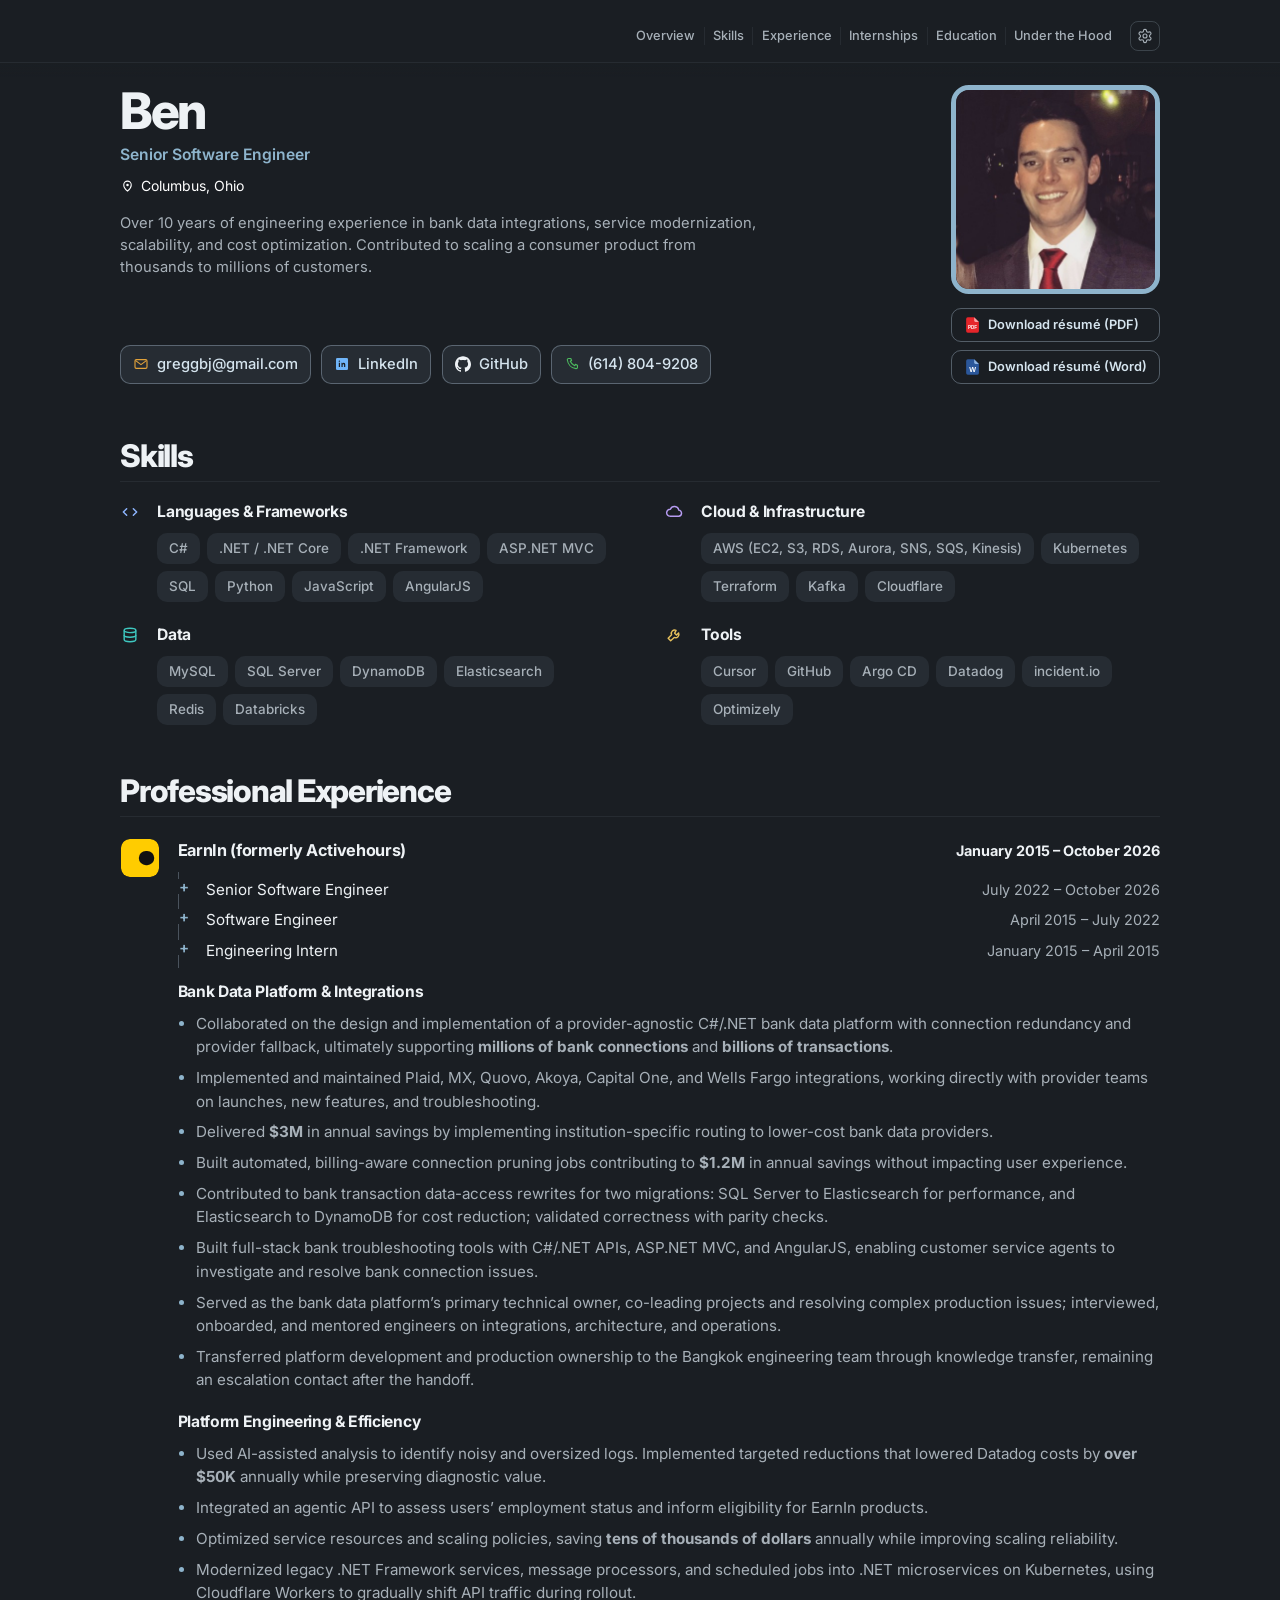
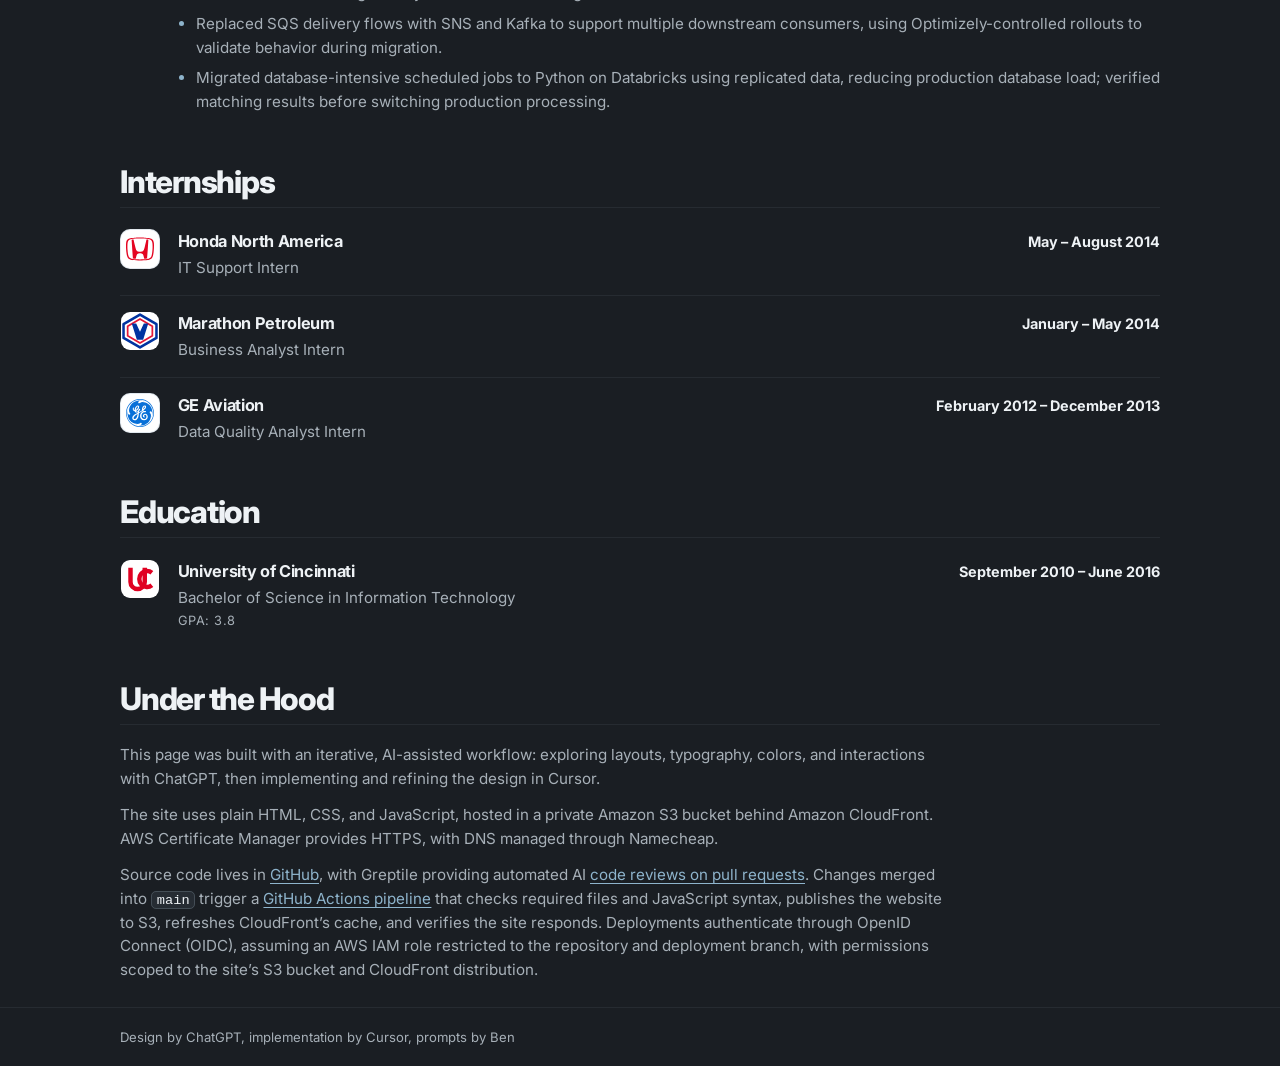
==== commit d67ec4f2: "Link the review sentence to the repository pull requests." ====
--- a/index.html
+++ b/index.html
@@ -599,7 +599,7 @@
           </p>
           <p>
             Source code lives in <a href="https://github.com/bensbuilds/whoisben.dev" target="_blank" rel="noopener noreferrer">GitHub<span class="visually-hidden"> (opens in a new tab)</span></a>, with Greptile providing automated AI
-            code reviews on pull requests. Changes merged into <code>main</code> trigger a
+            <a href="https://github.com/bensbuilds/whoisben.dev/pulls" target="_blank" rel="noopener noreferrer">code reviews on pull requests<span class="visually-hidden"> (opens in a new tab)</span></a>. Changes merged into <code>main</code> trigger a
             <a href="https://github.com/bensbuilds/whoisben.dev/actions/workflows/deploy.yml" target="_blank" rel="noopener noreferrer">GitHub Actions pipeline<span class="visually-hidden"> (opens in a new tab)</span></a> that checks required files and JavaScript
             syntax, publishes the website to S3, refreshes CloudFront’s cache,
             and verifies the site responds. Deployments authenticate through
